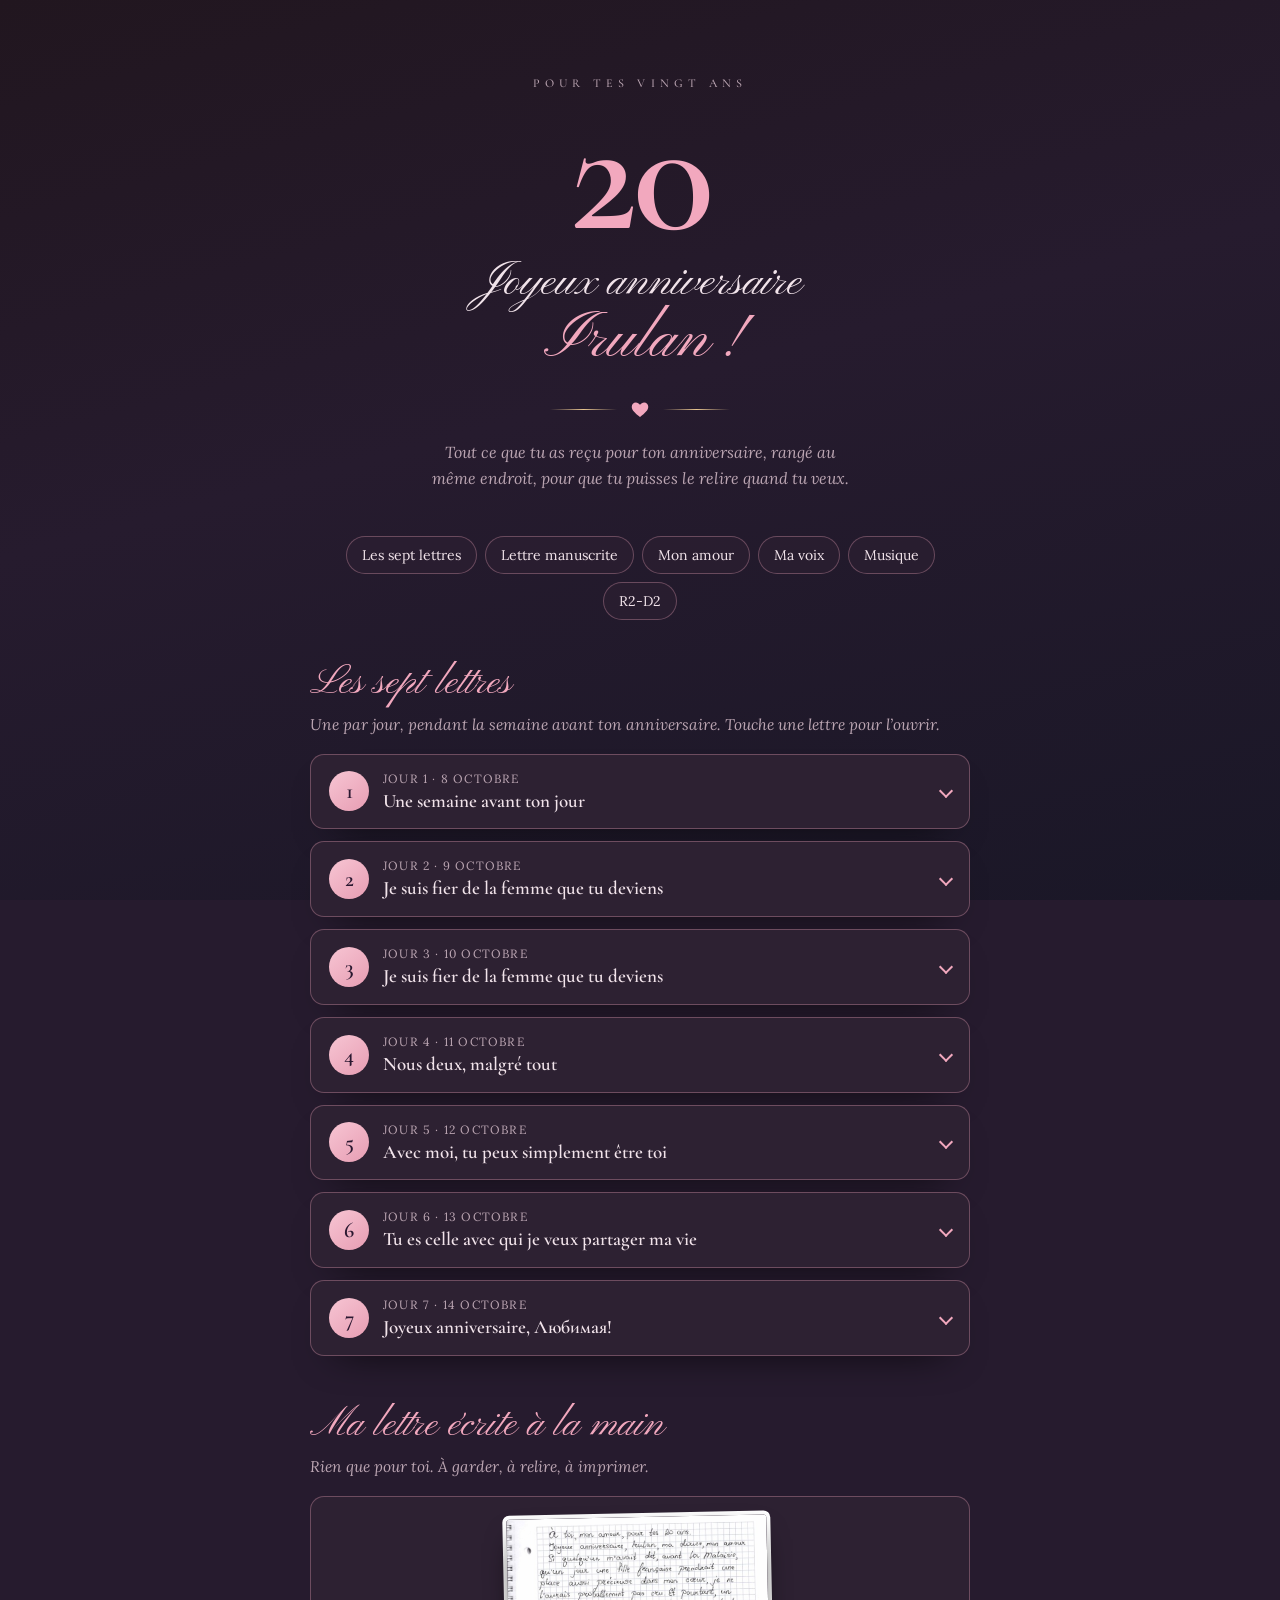
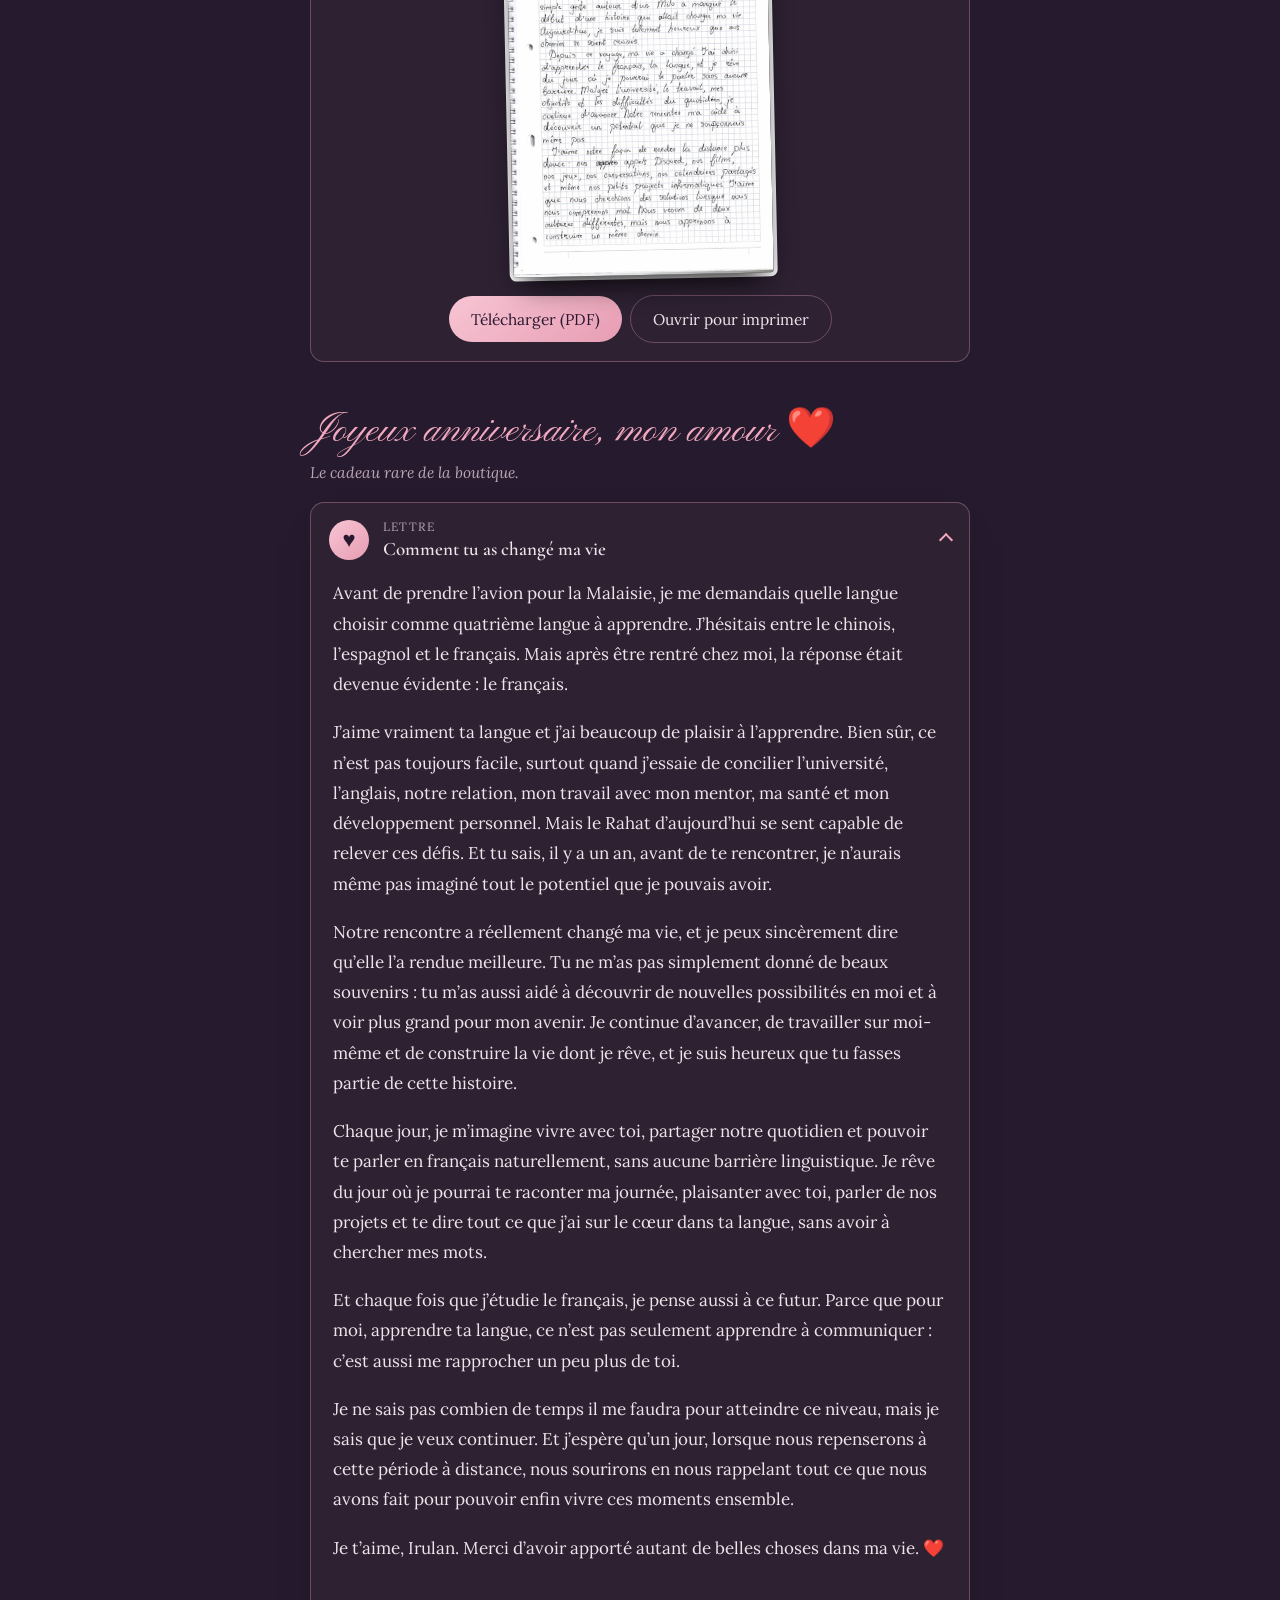
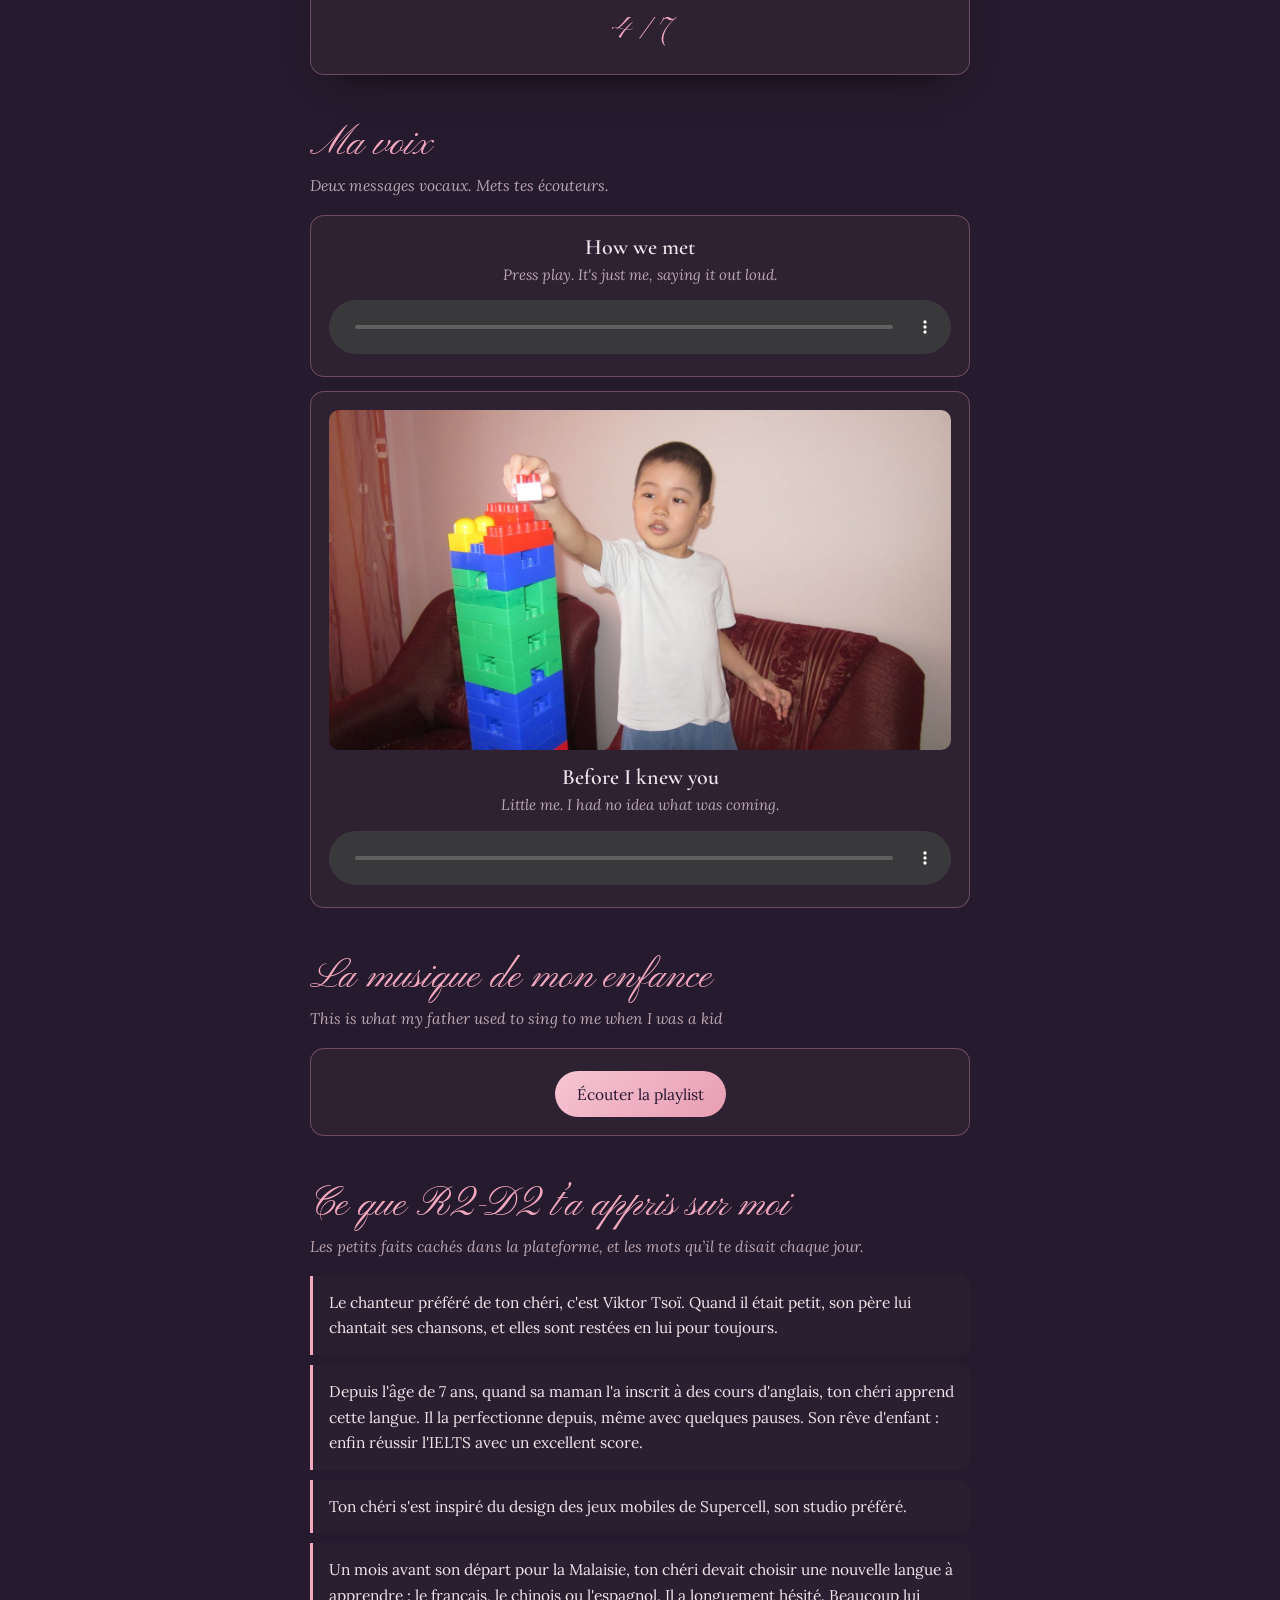
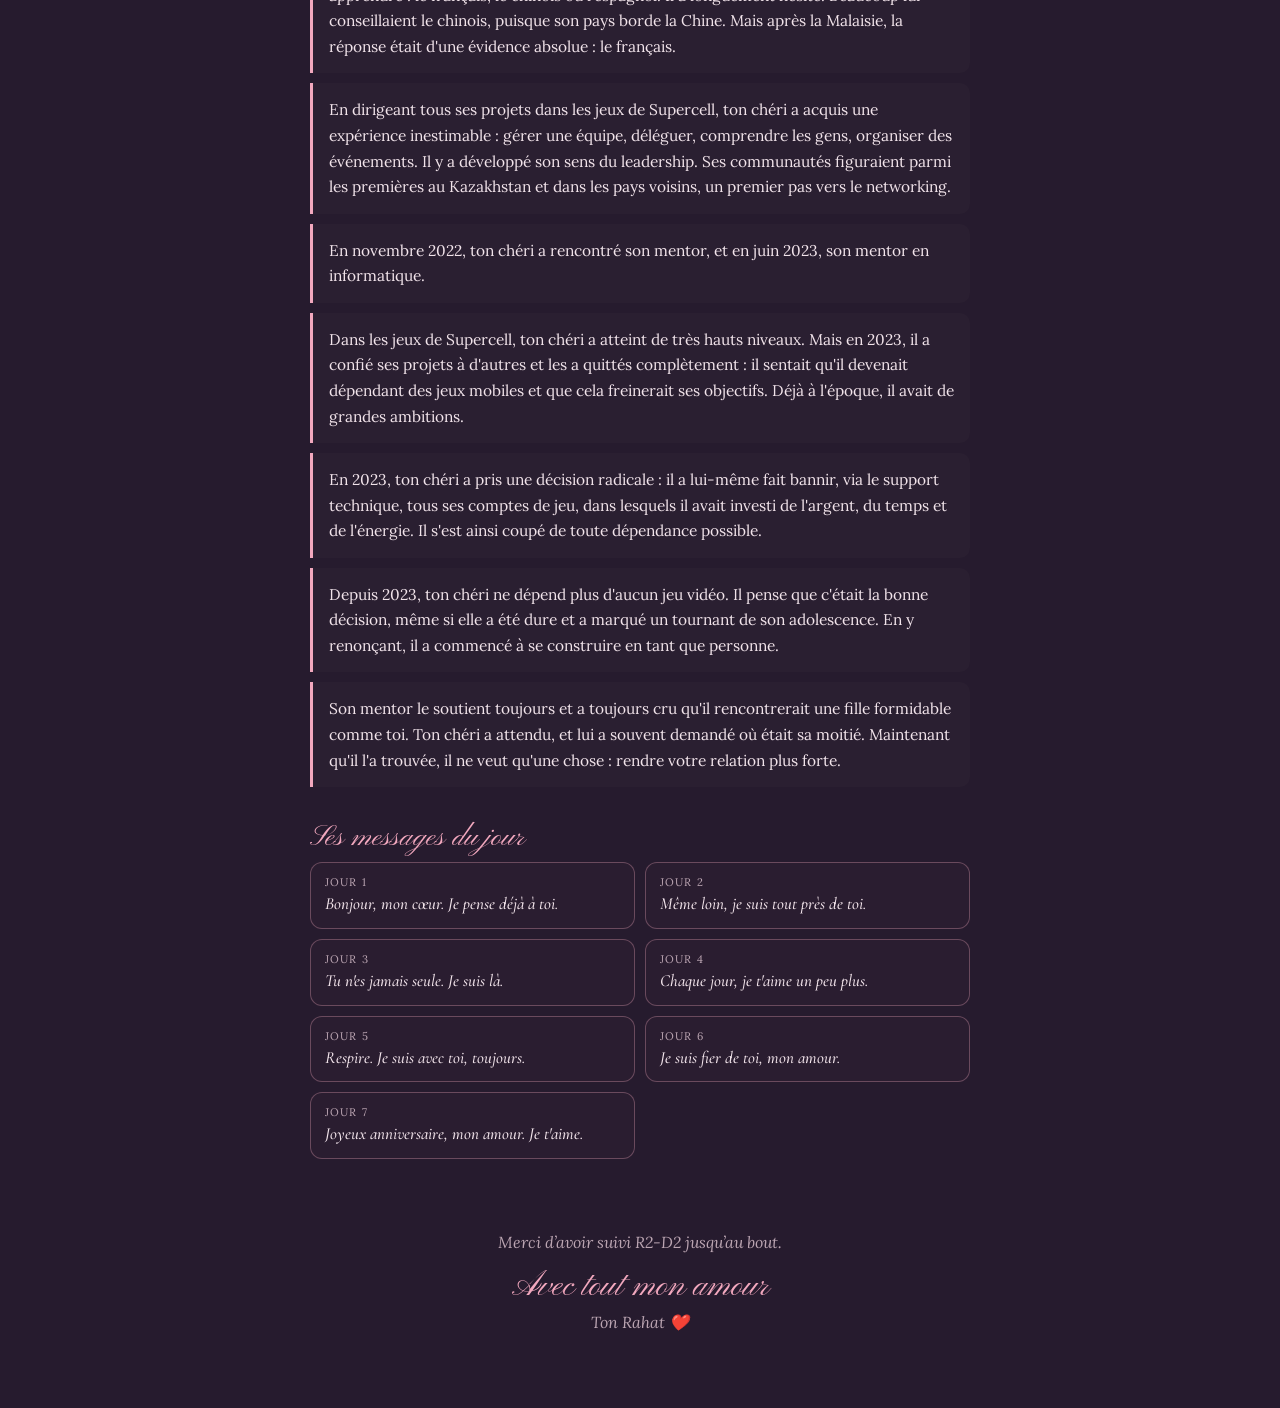
==== 20-ans/index.html @ 75679293 "Add 20-ans: all birthday gifts moved from the R2-D2 platform Co-Authored-By: Claude Sonnet 5.5 <nore" ====
<!doctype html>
<html lang="fr"><head><meta charset="utf-8"><meta name="viewport" content="width=device-width,initial-scale=1,viewport-fit=cover">
<title>20 ans, Irulan</title><meta name="theme-color" content="#261B2E">
<meta name="robots" content="noindex">
<link rel="preconnect" href="https://fonts.googleapis.com"><link rel="preconnect" href="https://fonts.gstatic.com" crossorigin>
<link href="https://fonts.googleapis.com/css2?family=Cormorant+Garamond:ital,wght@0,500;0,600;1,500&family=Lora:ital,wght@0,400;0,500;1,400&family=Pinyon+Script&display=swap" rel="stylesheet">
<style>
:root{--bg-a:#21161F;--bg-b:#261B2E;--bg-c:#1A1727;--paper:#2D2132;--paper2:#352639;--rose:#F2A8BE;--ink:#F1E3EA;--hush:#BBA5B2;--line:rgba(242,168,190,.32);--gold:#E6C48F;--display:"Pinyon Script","Snell Roundhand",cursive;--num:"Cormorant Garamond",Georgia,serif;--text:"Lora",Georgia,serif;color-scheme:dark}
*{box-sizing:border-box}html{scroll-behavior:smooth}
body{margin:0;padding:0 16px 72px;min-height:100vh;color:var(--ink);font-family:var(--text);-webkit-font-smoothing:antialiased;background:var(--bg-b) linear-gradient(165deg,var(--bg-a),var(--bg-b) 45%,var(--bg-c)) fixed;overflow-x:hidden}
main{max-width:660px;margin:0 auto}
.hero{text-align:center;padding:76px 8px 34px}
.hero .k{font:500 12px var(--num);letter-spacing:.42em;text-transform:uppercase;color:var(--hush)}
.hero .n{font:600 clamp(110px,34vw,170px)/.88 var(--num);color:var(--rose);margin:10px 0 0;letter-spacing:-.02em}
.hero .j{font:clamp(34px,10vw,46px)/1.1 var(--display);margin-top:8px}
.hero .nm{font:clamp(46px,14vw,64px)/1.05 var(--display);color:var(--rose)}
.hero p{margin:22px auto 0;max-width:30em;font-style:italic;color:var(--hush);line-height:1.6;font-size:16px;text-wrap:balance}
.orn{display:flex;align-items:center;justify-content:center;gap:14px;margin:26px auto 0;width:180px}.orn i{flex:1;height:1px;background:linear-gradient(90deg,transparent,var(--gold),transparent)}.orn svg{width:18px;height:17px;fill:var(--rose)}
nav{display:flex;flex-wrap:wrap;gap:8px;justify-content:center;margin:10px 0 40px}
nav a{padding:9px 15px;border:1px solid var(--line);border-radius:999px;color:var(--ink);text-decoration:none;font-size:14px;background:rgba(45,33,50,.6)}
nav a:focus-visible,summary:focus-visible,.btn:focus-visible{outline:3px solid var(--rose);outline-offset:3px}
section{margin:0 0 46px}
h2{font:500 clamp(30px,8.5vw,40px)/1.15 var(--display);color:var(--rose);margin:0 0 6px;font-weight:400}
.lead{margin:0 0 18px;color:var(--hush);font-style:italic;line-height:1.55;font-size:15.5px}
.card{background:var(--paper);border:1px solid var(--line);border-radius:14px;margin:0 0 12px;box-shadow:0 18px 40px -26px #000}
.card summary{list-style:none;display:flex;align-items:center;gap:14px;padding:16px 18px;cursor:pointer;-webkit-tap-highlight-color:transparent}
.card summary::-webkit-details-marker{display:none}
.num{flex:none;width:40px;height:40px;border-radius:50%;display:grid;place-items:center;font:600 22px var(--num);color:#2A1830;background:linear-gradient(140deg,#F7C5D3,#E79DB3)}
.st{flex:1;min-width:0}.st small{display:block;font-size:12px;letter-spacing:.1em;text-transform:uppercase;color:var(--hush);margin-bottom:3px}.st b{font:600 19px/1.25 var(--num)}
.chev{flex:none;width:10px;height:10px;border-right:2px solid var(--rose);border-bottom:2px solid var(--rose);transform:rotate(45deg);transition:transform .25s}
details[open]>summary .chev{transform:rotate(-135deg)}
.body{padding:2px 22px 24px}
.body p{margin:0 0 1.05em;line-height:1.78;font-size:17px;text-wrap:pretty}
.body p.sal{font-style:italic;color:var(--rose)}
.body p.sig{margin:1.6em 0 0;text-align:center;font:30px/1.3 var(--display);color:var(--rose)}
.box{background:var(--paper);border:1px solid var(--line);border-radius:14px;padding:18px;text-align:center}
.paper{display:block;width:min(70%,260px);margin:2px auto 16px;border-radius:3px;box-shadow:0 14px 30px -10px #000,0 0 0 4px #fff;transform:rotate(-1.2deg)}
.photo{display:block;width:100%;max-height:340px;object-fit:cover;border-radius:10px;margin:0 0 14px}
.box h3{margin:0 0 4px;font:600 22px var(--num)}.box p{margin:0 0 14px;color:var(--hush);font-style:italic;line-height:1.5;font-size:15px}
.btn{display:inline-block;margin:4px 4px 0;padding:13px 22px;border-radius:999px;text-decoration:none;font-size:15.5px;color:#2A1830;background:linear-gradient(140deg,#F7C5D3,#E79DB3);border:0}
.btn.ghost{background:none;color:var(--ink);border:1px solid var(--line)}
audio{display:block;width:100%;margin:2px 0 4px;accent-color:#E79DB3}
.grid{display:grid;gap:14px}
.facts,.phr{list-style:none;margin:0;padding:0;display:grid;gap:10px}
.facts li{padding:14px 16px;border-left:3px solid var(--rose);background:rgba(45,33,50,.7);border-radius:0 10px 10px 0;line-height:1.65;font-size:15.5px}
.phr{grid-template-columns:1fr 1fr}.phr li{padding:12px 14px;border:1px solid var(--line);border-radius:12px;font:italic 500 17px/1.35 var(--num);background:rgba(45,33,50,.6)}.phr small{display:block;font:11px var(--text);letter-spacing:.1em;text-transform:uppercase;color:var(--hush);margin-bottom:4px;font-style:normal}
footer{text-align:center;padding:24px 8px 0;color:var(--hush);font-style:italic;line-height:1.7}footer b{display:block;font:34px/1.3 var(--display);color:var(--rose);font-weight:400;margin-top:8px}
@media(max-width:420px){.phr{grid-template-columns:1fr}}
@media(prefers-reduced-motion:reduce){html{scroll-behavior:auto}.chev{transition:none}}
</style></head><body><main>
<header class="hero"><div class="k">Pour tes vingt ans</div><div class="n">20</div><div class="j">Joyeux anniversaire</div><div class="nm">Irulan !</div>
<div class="orn"><i></i><svg viewBox="0 0 24 22" aria-hidden="true"><path d="M12 21C5 15.4 1 11.7 1 7.2 1 4 3.4 1.5 6.5 1.5c2.2 0 4.2 1.2 5.5 3.2C13.3 2.7 15.3 1.5 17.5 1.5 20.6 1.5 23 4 23 7.2c0 4.5-4 8.2-11 13.8z"/></svg><i></i></div>
<p>Tout ce que tu as reçu pour ton anniversaire, rangé au même endroit, pour que tu puisses le relire quand tu veux.</p></header>
<nav><a href="#lettres">Les sept lettres</a><a href="#main">Lettre manuscrite</a><a href="#amour">Mon amour</a><a href="#voix">Ma voix</a><a href="#musique">Musique</a><a href="#r2">R2-D2</a></nav>

<section id="lettres"><h2>Les sept lettres</h2><p class="lead">Une par jour, pendant la semaine avant ton anniversaire. Touche une lettre pour l’ouvrir.</p>
<details class="card" id="lettre-1"><summary><span class="num">1</span><span class="st"><small>Jour 1 · 8 octobre</small><b>Une semaine avant ton jour</b></span><i class="chev" aria-hidden="true"></i></summary>
<div class="body"><p class="sal">Ma chérie,</p><p>Dans exactement une semaine, ce sera ton anniversaire. Et en y pensant, je me rends compte une nouvelle fois à quel point je suis reconnaissant de t’avoir dans ma vie. Il y a quelque chose que je veux que tu gardes toujours dans ton cœur : même lorsque la distance nous sépare physiquement, elle ne nous sépare pas vraiment. Tu restes la personne à qui je pense, celle que je choisis, celle dont je me soucie et celle pour qui j’ai envie de faire des efforts chaque jour. Je veux que tu saches que tu n’es jamais seule dans cette relation. Ton amoureux est là. Peut-être pas encore physiquement à côté de toi comme je le voudrais, mais présent dans tes journées, dans tes pensées et dans tout ce que nous construisons ensemble. Je t’écoute, je prends tes sentiments au sérieux, je fais attention à ce que tu me dis et je veux toujours comprendre ce que tu ressens. Je suis fier de toi, pas seulement pour ce que tu accomplis, mais surtout pour la personne que tu es. Pour ta façon de penser, ta curiosité, ta force, ta sensibilité et toutes ces petites choses qui font que tu es toi. Tu es vraiment une femme exceptionnelle à mes yeux, et je ne veux jamais que tu oublies la place que tu occupes dans mon cœur. Et surtout, souviens-toi de quelque chose : tu as un homme qui te choisit. Un homme qui t’aime, qui t’est fidèle, qui veut prendre soin de toi et qui fera toujours de son mieux pour être un endroit où tu peux te sentir en sécurité. Quand tu seras fatiguée, je serai là pour te soutenir. Quand tu auras besoin de parler, je t’écouterai. Quand tu auras froid, je te réchaufferai. Et quand la vie deviendra difficile, je resterai à tes côtés. Je ne sais pas tout ce que les prochains mois nous réservent, mais je sais une chose : je suis heureux que ce soit toi. Merci d’être entrée dans ma vie. Merci pour ton amour, ta présence, tes efforts, tes mots, ta patience et pour toutes les petites choses que tu fais et que je remarque, même si je ne te le dis pas toujours. Je t’aime profondément, Irulan. Et malgré la distance, nous sommes toujours deux personnes qui se choisissent. Ton amoureux est là. Et il te choisit encore.</p><p class="sig">– your boyfriend</p></div></details>
<details class="card" id="lettre-2"><summary><span class="num">2</span><span class="st"><small>Jour 2 · 9 octobre</small><b>Je suis fier de la femme que tu deviens</b></span><i class="chev" aria-hidden="true"></i></summary>
<div class="body"><p class="sal">Ma chérie,</p><p>Aujourd’hui, j’ai simplement envie de te dire merci. Merci d’être entrée dans ma vie et d’y avoir laissé une place que personne d’autre ne pourrait prendre. Merci pour tous les moments que tu m’as offerts, pour tes mots, tes messages, tes attentions, tes petits cadeaux, tes surprises et même pour toutes ces petites choses que tu fais parfois sans réaliser à quel point elles peuvent compter pour moi. Je ne veux pas seulement te remercier pour les grands moments. Je veux aussi te remercier pour les choses simples. Pour un message reçu au bon moment. Pour une photo qui me fait sourire. Pour une petite phrase qui reste dans ma tête toute la journée. Pour les moments où tu m’écoutes. Pour les fois où tu essaies de comprendre ma façon de penser, mes objectifs et ce qui est important pour moi. Tout cela a une vraie valeur à mes yeux. Tu as apporté quelque chose de particulier dans ma vie. Quelque chose qui me donne envie d’avancer, de construire, de devenir meilleur et de ne pas abandonner lorsque les choses deviennent difficiles. Et je veux que tu saches que ton soutien n’est jamais invisible pour moi. Je le remarque. Je le ressens. Et je le garde avec moi. Je suis aussi reconnaissant pour la personne que tu me permets d’être à tes côtés. Avec toi, j’ai envie d’aimer sincèrement, de prendre soin de quelqu’un, d’écouter, de comprendre, de protéger et de construire quelque chose de réel. Et si parfois je ne trouve pas les bons mots pour te montrer tout ce que tu représentes pour moi, cela ne signifie jamais que je ressens moins. Au contraire. Il y a des choses que j’ai parfois du mal à mettre en mots parce qu’elles sont beaucoup plus profondes qu’une simple phrase. Tu es ma merveilleuse fille, celle que j’aime, celle dont je suis fier et celle à qui je reste profondément fidèle. Alors aujourd’hui, avant même que ton anniversaire arrive, je veux simplement te rappeler une chose : je suis reconnaissant que ce soit toi. Merci pour ton amour. Merci pour ta confiance. Merci pour ta patience. Merci pour tes efforts. Merci pour ta présence. Et surtout, merci d’être toi. Je t’aime, ma chérie.</p><p class="sig">Tukpay</p></div></details>
<details class="card" id="lettre-3"><summary><span class="num">3</span><span class="st"><small>Jour 3 · 10 octobre</small><b>Je suis fier de la femme que tu deviens</b></span><i class="chev" aria-hidden="true"></i></summary>
<div class="body"><p class="sal">Ma chérie,</p><p>Aujourd’hui, j’ai envie de te parler d’une chose que je ressens très souvent quand je pense à toi : je suis fier de toi. Et je ne parle pas seulement de tes études, de tes résultats ou de tout ce que tu réussis à accomplir. Je suis surtout fier de la personne que tu es et de la femme que tu deviens. J’aime ta façon de réfléchir, ta curiosité, ton envie de comprendre les choses, ta sensibilité, ta force et même les petites particularités qui font simplement partie de toi. Je sais que tu peux parfois douter de toi, te mettre beaucoup de pression ou avoir l’impression que tu dois toujours faire davantage, mais j’aimerais que tu puisses parfois t’arrêter quelques secondes et regarder tout le chemin que tu as déjà parcouru. Tu as tellement de qualités que tu ne remarques peut-être même pas toi-même. Et moi, de mon côté, je les vois. Je les remarque dans ta façon de parler, dans tes réactions, dans les décisions que tu prends et dans la manière dont tu continues d’avancer même lorsque quelque chose devient difficile. C’est aussi pour cela que je veux toujours être quelqu’un qui te soutient et qui te rappelle ta valeur lorsque tu l’oublies. Je ne veux jamais que tu penses que tu dois être parfaite pour être aimée par moi. Tu n’as pas besoin de réussir quelque chose, d’être productive ou de prouver quoi que ce soit pour mériter mon amour. Je t’aime aussi dans tes journées normales, dans tes moments de fatigue, dans tes doutes, dans tes petites erreurs et dans les moments où tu as simplement besoin de souffler. Et je veux que tu te sentes libre d’être toi-même avec moi. Tu peux me parler de ce qui te rend heureuse, de ce qui t’inquiète, de ce qui te fait peur ou simplement de ce qui te passe par la tête. Je t’écouterai toujours sérieusement, parce que ce que tu ressens compte pour moi. Je suis ton homme, et je veux être celui auprès de qui tu peux déposer tes inquiétudes sans avoir peur d’être jugée. Celui qui te tend la main quand tu en as besoin, qui te protège quand la vie devient trop lourde et qui te rappelle que tu n’as pas besoin de tout porter seule. Je veux te voir grandir, réussir, découvrir de nouvelles choses et devenir exactement la femme que tu souhaites être, mais je veux surtout être là pendant tout ce chemin. Et même si aujourd’hui nous sommes encore séparés par des kilomètres, je suis fier de pouvoir dire que cette femme extraordinaire est ma copine. Je suis fier de t’aimer, fier de te soutenir et fier de pouvoir construire quelque chose avec toi. Alors ne doute jamais de la place que tu occupes dans ma vie. Pour moi, tu n’es pas simplement une personne que j’aime : tu es une femme que j’admire profondément. Et je continuerai à te le rappeler, autant de fois qu’il le faudra.</p><p class="sig">– Рахат</p></div></details>
<details class="card" id="lettre-4"><summary><span class="num">4</span><span class="st"><small>Jour 4 · 11 octobre</small><b>Nous deux, malgré tout</b></span><i class="chev" aria-hidden="true"></i></summary>
<div class="body"><p class="sal">Ma chérie,</p><p>Il y a une chose à laquelle je pense parfois quand je regarde notre histoire : nous aurions pu ne jamais nous rencontrer. Deux personnes, deux vies différentes, des milliers de kilomètres entre elles, des circonstances qui auraient très facilement pu faire en sorte que nos chemins ne se croisent jamais. Et pourtant, nous nous sommes trouvés. Et depuis ce moment-là, quelque chose a changé. Aujourd’hui, nous avons encore cette distance entre nous. Il y a des jours où elle est simplement un détail, et d’autres où elle se fait beaucoup plus ressentir. Il y a les emplois du temps, les études, les obligations, les fuseaux horaires, les moments où nous aimerions parler mais où ce n’est tout simplement pas possible. Mais malgré tout cela, je ne regarde pas notre relation en me demandant si la distance va nous séparer. Je la regarde en me disant que nous sommes deux personnes qui ont décidé de rester ensemble malgré elle. Et pour moi, c’est une différence énorme. Je ne veux pas d’une relation qui existe seulement lorsque tout est facile. Je veux quelque chose qui reste solide lorsque la vie devient compliquée. Je veux pouvoir te choisir dans les bons jours comme dans les mauvais, lorsque nous avons beaucoup de temps l’un pour l’autre comme lorsque nos journées sont complètement remplies. Parce que t’aimer n’est pas quelque chose que je fais seulement lorsque les circonstances sont parfaites. Je pense que c’est aussi cela, être un couple. Ce n’est pas seulement partager des moments heureux, s’envoyer des messages adorables ou se manquer lorsque nous sommes loin. C’est aussi apprendre à se comprendre, faire des compromis, écouter l’autre, respecter ses limites, soutenir ses objectifs et essayer de trouver une solution lorsque quelque chose ne fonctionne pas. Et malgré nos différences, je trouve que nous sommes capables de faire tout cela. Et j’en suis vraiment heureux. Je veux que tu saches que je ne te demande pas d’être parfaite, et je ne veux pas non plus être un homme parfait pour toi. Je veux simplement être ton homme, avec mes qualités, mes défauts, mes ambitions et tout ce que je suis encore en train d’apprendre. Et je veux que tu puisses être toi-même avec moi, sans avoir besoin de jouer un rôle ou de cacher ce que tu ressens. Je te choisis parce que tu es toi. Pas parce que tu es parfaite, pas parce que tout est toujours simple entre nous, mais parce qu’au fond de moi, lorsque je pense à la personne avec qui j’ai envie de construire quelque chose de réel, c’est ton visage que je vois. C’est ta voix que j’ai envie d’entendre. C’est ta main que j’ai envie de tenir. Et c’est toi que j’ai envie de retrouver. Un jour, cette distance ne fera plus partie de notre quotidien. Nous aurons nos propres habitudes, nos matinées ensemble, nos soirées, nos petites disputes, nos films, nos repas, nos promenades et toutes ces choses ordinaires que nous ne pouvons aujourd’hui qu’imaginer. Et je crois que ce sont justement ces moments simples que j’attends le plus. Alors, même si aujourd’hui je ne peux pas toujours être physiquement à tes côtés, n’oublie jamais ceci : nous ne sommes pas deux personnes qui attendent simplement que la distance disparaisse. Nous sommes deux personnes qui construisent quelque chose pendant qu’elle existe encore. Et moi, je continue de te choisir. Aujourd’hui, demain, et chaque jour où j’aurai la chance de t’appeler ma copine. Je t’aime, Irulan.</p><p class="sig">– Rahat</p></div></details>
<details class="card" id="lettre-5"><summary><span class="num">5</span><span class="st"><small>Jour 5 · 12 octobre</small><b>Avec moi, tu peux simplement être toi</b></span><i class="chev" aria-hidden="true"></i></summary>
<div class="body"><p class="sal">Ma chérie,</p><p>Aujourd’hui, j’ai envie de te parler d’une chose qui est peut-être moins visible dans notre relation, mais qui compte énormément pour moi : je veux que tu te sentes en sécurité avec moi. Pas seulement physiquement, mais aussi émotionnellement. Je veux être la personne auprès de qui tu peux baisser ta garde, respirer et simplement être toi-même, sans avoir peur de dire quelque chose de mal, d’être trop sensible, trop fatiguée, trop triste ou simplement de ne pas savoir exactement ce que tu ressens. Je veux que tu saches que tu peux venir vers moi avec tes inquiétudes, tes doutes, tes problèmes ou même avec des choses que tu ne sais pas encore comment expliquer. Je ne veux pas être uniquement l’homme avec qui tu partages tes bons moments. Je veux aussi être celui que tu peux chercher lorsque quelque chose ne va pas. Celui qui reste lorsque tu n’as pas d’énergie. Celui qui écoute avant de répondre. Celui qui essaie de comprendre avant de juger. Je sais que je ne pourrai pas toujours résoudre tes problèmes. Et je ne prétends pas avoir toutes les réponses. Mais je peux toujours être là. Je peux t’écouter, te soutenir, te prendre dans mes bras lorsque nous serons enfin ensemble, te rappeler que tu n’as pas besoin de traverser certaines choses toute seule et simplement rester à tes côtés lorsque les mots ne suffisent plus. C’est aussi ce que signifie pour moi être ton homme. Ce n’est pas seulement te dire que je t’aime ou t’appeler ma chérie. C’est prendre soin de toi dans les détails, faire attention à ton état, écouter ce que tu me dis, respecter ce dont tu as besoin et ne jamais considérer tes sentiments comme quelque chose de secondaire. Si quelque chose te fait mal, alors cela compte pour moi. Si quelque chose te rend heureuse, je veux le savoir. Si quelque chose te fait peur, je veux pouvoir être celui vers qui tu te tournes. Et oui, j’ai envie de te protéger. Pas de contrôler ta vie ni de décider à ta place, mais d’être un homme sur lequel tu peux compter. Je veux que tu saches que lorsque je serai physiquement près de toi, tu auras quelqu’un à tes côtés qui prendra soin de toi, qui fera attention à toi et qui fera tout ce qui est raisonnable pour que tu te sentes bien. Je veux être ton refuge, pas ta prison. Ta force lorsque tu en as besoin, jamais une pression supplémentaire. J’aime aussi l’idée qu’un jour, nous n’aurons plus besoin de nous dire « j’aimerais que tu sois là ». Tu seras simplement là. Je pourrai te regarder après une longue journée, voir que tu es fatiguée, te prendre dans mes bras et comprendre sans même avoir besoin de poser une question. Je pourrai te réchauffer lorsqu’il fera froid, te préparer quelque chose lorsque tu seras trop fatiguée, t’écouter parler de ta journée et simplement profiter de ta présence. C’est cette partie de notre avenir que j’attends avec beaucoup d’impatience. Pas seulement les grands événements, mais cette vie simple où tu sauras que tu as ton homme à côté de toi. Quelqu’un qui t’aime, qui t’écoute, qui te respecte, qui prend soin de toi et qui reste là. Alors n’oublie jamais ceci : avec moi, tu n’as pas besoin d’être forte tout le temps. Tu peux parfois être fatiguée. Tu peux avoir peur. Tu peux douter. Tu peux simplement venir vers moi et dire « j’ai besoin de toi ». Et ton homme sera là. Je t’aime, ma chérie. Et je veux que tu le ressentes non seulement dans mes mots, mais aussi dans la façon dont je prends soin de toi. </p><p class="sig">– ton petit ami</p></div></details>
<details class="card" id="lettre-6"><summary><span class="num">6</span><span class="st"><small>Jour 6 · 13 octobre</small><b>Tu es celle avec qui je veux partager ma vie</b></span><i class="chev" aria-hidden="true"></i></summary>
<div class="body"><p class="sal">Mon amour,</p><p>Parfois, je m’arrête quelques instants et je réfléchis à la chance que j’ai de t’avoir rencontrée. Parmi toutes les personnes que j’aurais pu croiser dans ma vie, c’est toi que j’ai rencontrée, toi que j’ai appris à connaître, et toi que mon cœur a choisie. Et plus le temps passe, plus je comprends que je ne veux pas simplement vivre de beaux moments avec toi. Je veux partager ma vie avec toi. Je veux connaître toutes les petites choses qui font partie de ton quotidien. Je veux savoir comment s’est passée ta journée, ce qui t’a fait rire, ce qui t’a contrariée, ce qui t’a rendue fière de toi. Je veux entendre tes histoires, même celles qui te semblent insignifiantes. Je veux être la personne à qui tu as envie de raconter tout cela, sans avoir à réfléchir à ce que tu dois dire ou à la manière dont tu dois le dire. Parce que pour moi, même les détails les plus ordinaires de ta vie ont de la valeur, simplement parce qu’ils viennent de toi. Je nous imagine souvent dans quelques années. Peut-être que nous rentrerons tous les deux chez nous après une longue journée. Nous serons fatigués, nous parlerons de nos journées, nous préparerons quelque chose à manger et nous nous installerons ensemble. Il n’y aura peut-être rien d’extraordinaire dans ces moments-là, mais je sais que je serai heureux. Parce que tu seras là, près de moi. Et je crois que c’est justement cela que je désire le plus : une vie dans laquelle ta présence rend les choses simples plus belles. Je ne m’attends pas à ce que notre avenir soit toujours facile. Nous aurons nos responsabilités, nos difficultés, nos désaccords et nos moments de fatigue. Mais je veux apprendre à traverser tout cela avec toi. Je veux que nous puissions nous parler honnêtement, nous écouter, nous comprendre et avancer ensemble. Je ne cherche pas une vie parfaite. Je veux une vie réelle, avec ses hauts et ses bas, dans laquelle nous continuerons à nous choisir et à prendre soin l’un de l’autre. Et surtout, je veux que tu saches que tu n’as pas besoin de faire quelque chose d’extraordinaire pour avoir une place dans ma vie. Tu n’as pas besoin de réussir quelque chose, de me surprendre ou de trouver les mots parfaits pour me rendre heureux. Tu es déjà cette personne qui compte énormément pour moi. Même dans les journées les plus ordinaires, même lorsque nous n’avons rien de particulier à nous raconter, je serai heureux de simplement partager un moment avec toi. Aujourd’hui, nous devons encore compter les kilomètres et attendre le moment où nous pourrons enfin nous retrouver. Mais je ne veux pas que toute notre histoire se résume à cette attente. Je veux que nous continuions à construire quelque chose dès maintenant, à travers nos conversations, nos attentions, nos projets et tous ces petits gestes qui nous rapprochent malgré la distance. Je veux qu’un jour, lorsque nous repenserons à cette période, nous puissions sourire en nous disant que nous avons traversé tout cela ensemble. Que malgré les kilomètres, les emplois du temps chargés et les difficultés, nous n’avons jamais cessé de faire une place l’un à l’autre dans nos vies. Irulan, tu es bien plus qu’une personne que j’aime. Tu es celle avec qui j’ai envie de construire mon avenir, de créer un foyer et de découvrir tout ce que la vie nous réserve. Et si je pouvais te faire une promesse aujourd’hui, ce serait celle-ci : je continuerai à faire de mon mieux pour que mes actes soient à la hauteur de mes paroles et pour que tu sentes, même à distance, la place précieuse que tu occupes dans mon cœur. Je t’aime, ma chérie. Et j’ai tellement hâte que le jour arrive où je n’aurai plus besoin d’imaginer ces moments, parce que nous serons enfin en train de les vivre ensemble. Avec tout mon amour</p><p class="sig">Ton Rahat, ton copain venu d’Asie.</p></div></details>
<details class="card" id="lettre-7"><summary><span class="num">7</span><span class="st"><small>Jour 7 · 14 octobre</small><b>Joyeux anniversaire, Любимая!</b></span><i class="chev" aria-hidden="true"></i></summary>
<div class="body"><p>J’ai pris énormément de plaisir à créer cette plateforme pour toi, en faisant attention à chaque petit détail. J’espère que tu as apprécié le résultat, que tu as aimé ce design et que tu as pris autant de plaisir à découvrir cette idée que j’en ai eu à la préparer. Merci d’avoir suivi ce parcours jusqu’ici. But that’s not all! D’autres surprises que j’ai préparées pour toi t’attendent encore. J’espère que tu réussiras à toutes les trouver ! Je veux aussi te dire quelque chose d’important. Malgré nos incompréhensions et les difficultés que nous rencontrons parfois, nous arrivons toujours à nous retrouver, à nous comprendre et à trouver des compromis. C’est une qualité précieuse, surtout quand on vient de cultures différentes, avec des mentalités, des habitudes et des façons de voir les choses qui ne sont pas toujours les mêmes. Je sais que tout n’est pas toujours facile, mais je suis heureux que nous continuions à faire des efforts l’un pour l’autre. Je t’aime malgré les difficultés, et même à travers elles. N’oublie jamais que mon amour pour toi ne fait que grandir. ❤️ 5/7</p><p class="sig">– seniń jigitiń</p></div></details></section>

<section id="main"><h2>Ma lettre écrite à la main</h2><p class="lead">Rien que pour toi. À garder, à relire, à imprimer.</p>
<div class="box"><a href="media/Lettre-pour-Irulan.pdf" target="_blank" rel="noopener"><img class="paper" src="media/lettre-page-1.jpg" alt="Première page de ma lettre manuscrite" loading="lazy"></a>
<a class="btn" href="media/Lettre-pour-Irulan.pdf" download="Lettre-pour-Irulan.pdf">Télécharger (PDF)</a><a class="btn ghost" href="media/Lettre-pour-Irulan.pdf" target="_blank" rel="noopener">Ouvrir pour imprimer</a></div></section>

<section id="amour"><h2>Joyeux anniversaire, mon amour ❤️</h2><p class="lead">Le cadeau rare de la boutique.</p>
<details class="card" open><summary><span class="num">♥</span><span class="st"><small>Lettre</small><b>Comment tu as changé ma vie</b></span><i class="chev" aria-hidden="true"></i></summary>
<div class="body"><p>Avant de prendre l’avion pour la Malaisie, je me demandais quelle langue choisir comme quatrième langue à apprendre. J’hésitais entre le chinois, l’espagnol et le français. Mais après être rentré chez moi, la réponse était devenue évidente : le français.</p><p>J’aime vraiment ta langue et j’ai beaucoup de plaisir à l’apprendre. Bien sûr, ce n’est pas toujours facile, surtout quand j’essaie de concilier l’université, l’anglais, notre relation, mon travail avec mon mentor, ma santé et mon développement personnel. Mais le Rahat d’aujourd’hui se sent capable de relever ces défis. Et tu sais, il y a un an, avant de te rencontrer, je n’aurais même pas imaginé tout le potentiel que je pouvais avoir.</p><p>Notre rencontre a réellement changé ma vie, et je peux sincèrement dire qu’elle l’a rendue meilleure. Tu ne m’as pas simplement donné de beaux souvenirs : tu m’as aussi aidé à découvrir de nouvelles possibilités en moi et à voir plus grand pour mon avenir. Je continue d’avancer, de travailler sur moi-même et de construire la vie dont je rêve, et je suis heureux que tu fasses partie de cette histoire.</p><p>Chaque jour, je m’imagine vivre avec toi, partager notre quotidien et pouvoir te parler en français naturellement, sans aucune barrière linguistique. Je rêve du jour où je pourrai te raconter ma journée, plaisanter avec toi, parler de nos projets et te dire tout ce que j’ai sur le cœur dans ta langue, sans avoir à chercher mes mots.</p><p>Et chaque fois que j’étudie le français, je pense aussi à ce futur. Parce que pour moi, apprendre ta langue, ce n’est pas seulement apprendre à communiquer : c’est aussi me rapprocher un peu plus de toi.</p><p>Je ne sais pas combien de temps il me faudra pour atteindre ce niveau, mais je sais que je veux continuer. Et j’espère qu’un jour, lorsque nous repenserons à cette période à distance, nous sourirons en nous rappelant tout ce que nous avons fait pour pouvoir enfin vivre ces moments ensemble.</p><p>Je t’aime, Irulan. Merci d’avoir apporté autant de belles choses dans ma vie. ❤️</p><p class="sig">4 / 7</p></div></details></section>

<section id="voix"><h2>Ma voix</h2><p class="lead">Deux messages vocaux. Mets tes écouteurs.</p><div class="grid">
<div class="box"><h3>How we met</h3><p>Press play. It's just me, saying it out loud.</p><audio controls preload="none" src="media/Story.mp3"></audio></div>
<div class="box"><img class="photo" src="media/avant-toi.jpg" alt="" loading="lazy"><h3>Before I knew you</h3><p>Little me. I had no idea what was coming.</p><audio controls preload="none" src="media/Childhood.mp3"></audio></div></div></section>

<section id="musique"><h2>La musique de mon enfance</h2><p class="lead">This is what my father used to sing to me when I was a kid</p><div class="box"><a class="btn" href="https://music.youtube.com/playlist?list=PLDHDLzEbhfpA&amp;si=p41LehX1J1JphrQ8" target="_blank" rel="noopener noreferrer">Écouter la playlist</a></div></section>

<section id="r2"><h2>Ce que R2-D2 t’a appris sur moi</h2><p class="lead">Les petits faits cachés dans la plateforme, et les mots qu’il te disait chaque jour.</p>
<ul class="facts"><li>Le chanteur préféré de ton chéri, c'est Viktor Tsoï. Quand il était petit, son père lui chantait ses chansons, et elles sont restées en lui pour toujours.</li><li>Depuis l'âge de 7 ans, quand sa maman l'a inscrit à des cours d'anglais, ton chéri apprend cette langue. Il la perfectionne depuis, même avec quelques pauses. Son rêve d'enfant : enfin réussir l'IELTS avec un excellent score.</li><li>Ton chéri s'est inspiré du design des jeux mobiles de Supercell, son studio préféré.</li><li>Un mois avant son départ pour la Malaisie, ton chéri devait choisir une nouvelle langue à apprendre : le français, le chinois ou l'espagnol. Il a longuement hésité. Beaucoup lui conseillaient le chinois, puisque son pays borde la Chine. Mais après la Malaisie, la réponse était d'une évidence absolue : le français.</li><li>En dirigeant tous ses projets dans les jeux de Supercell, ton chéri a acquis une expérience inestimable : gérer une équipe, déléguer, comprendre les gens, organiser des événements. Il y a développé son sens du leadership. Ses communautés figuraient parmi les premières au Kazakhstan et dans les pays voisins, un premier pas vers le networking.</li><li>En novembre 2022, ton chéri a rencontré son mentor, et en juin 2023, son mentor en informatique.</li><li>Dans les jeux de Supercell, ton chéri a atteint de très hauts niveaux. Mais en 2023, il a confié ses projets à d'autres et les a quittés complètement : il sentait qu'il devenait dépendant des jeux mobiles et que cela freinerait ses objectifs. Déjà à l'époque, il avait de grandes ambitions.</li><li>En 2023, ton chéri a pris une décision radicale : il a lui-même fait bannir, via le support technique, tous ses comptes de jeu, dans lesquels il avait investi de l'argent, du temps et de l'énergie. Il s'est ainsi coupé de toute dépendance possible.</li><li>Depuis 2023, ton chéri ne dépend plus d'aucun jeu vidéo. Il pense que c'était la bonne décision, même si elle a été dure et a marqué un tournant de son adolescence. En y renonçant, il a commencé à se construire en tant que personne.</li><li>Son mentor le soutient toujours et a toujours cru qu'il rencontrerait une fille formidable comme toi. Ton chéri a attendu, et lui a souvent demandé où était sa moitié. Maintenant qu'il l'a trouvée, il ne veut qu'une chose : rendre votre relation plus forte.</li></ul><h2 style="margin-top:34px;font-size:30px">Ses messages du jour</h2><ul class="phr"><li><small>Jour 1</small>Bonjour, mon cœur. Je pense déjà à toi.</li><li><small>Jour 2</small>Même loin, je suis tout près de toi.</li><li><small>Jour 3</small>Tu n'es jamais seule. Je suis là.</li><li><small>Jour 4</small>Chaque jour, je t'aime un peu plus.</li><li><small>Jour 5</small>Respire. Je suis avec toi, toujours.</li><li><small>Jour 6</small>Je suis fier de toi, mon amour.</li><li><small>Jour 7</small>Joyeux anniversaire, mon amour. Je t'aime.</li></ul></section>

<footer>Merci d’avoir suivi R2-D2 jusqu’au bout.<b>Avec tout mon amour</b>Ton Rahat ❤️</footer>
</main></body></html>
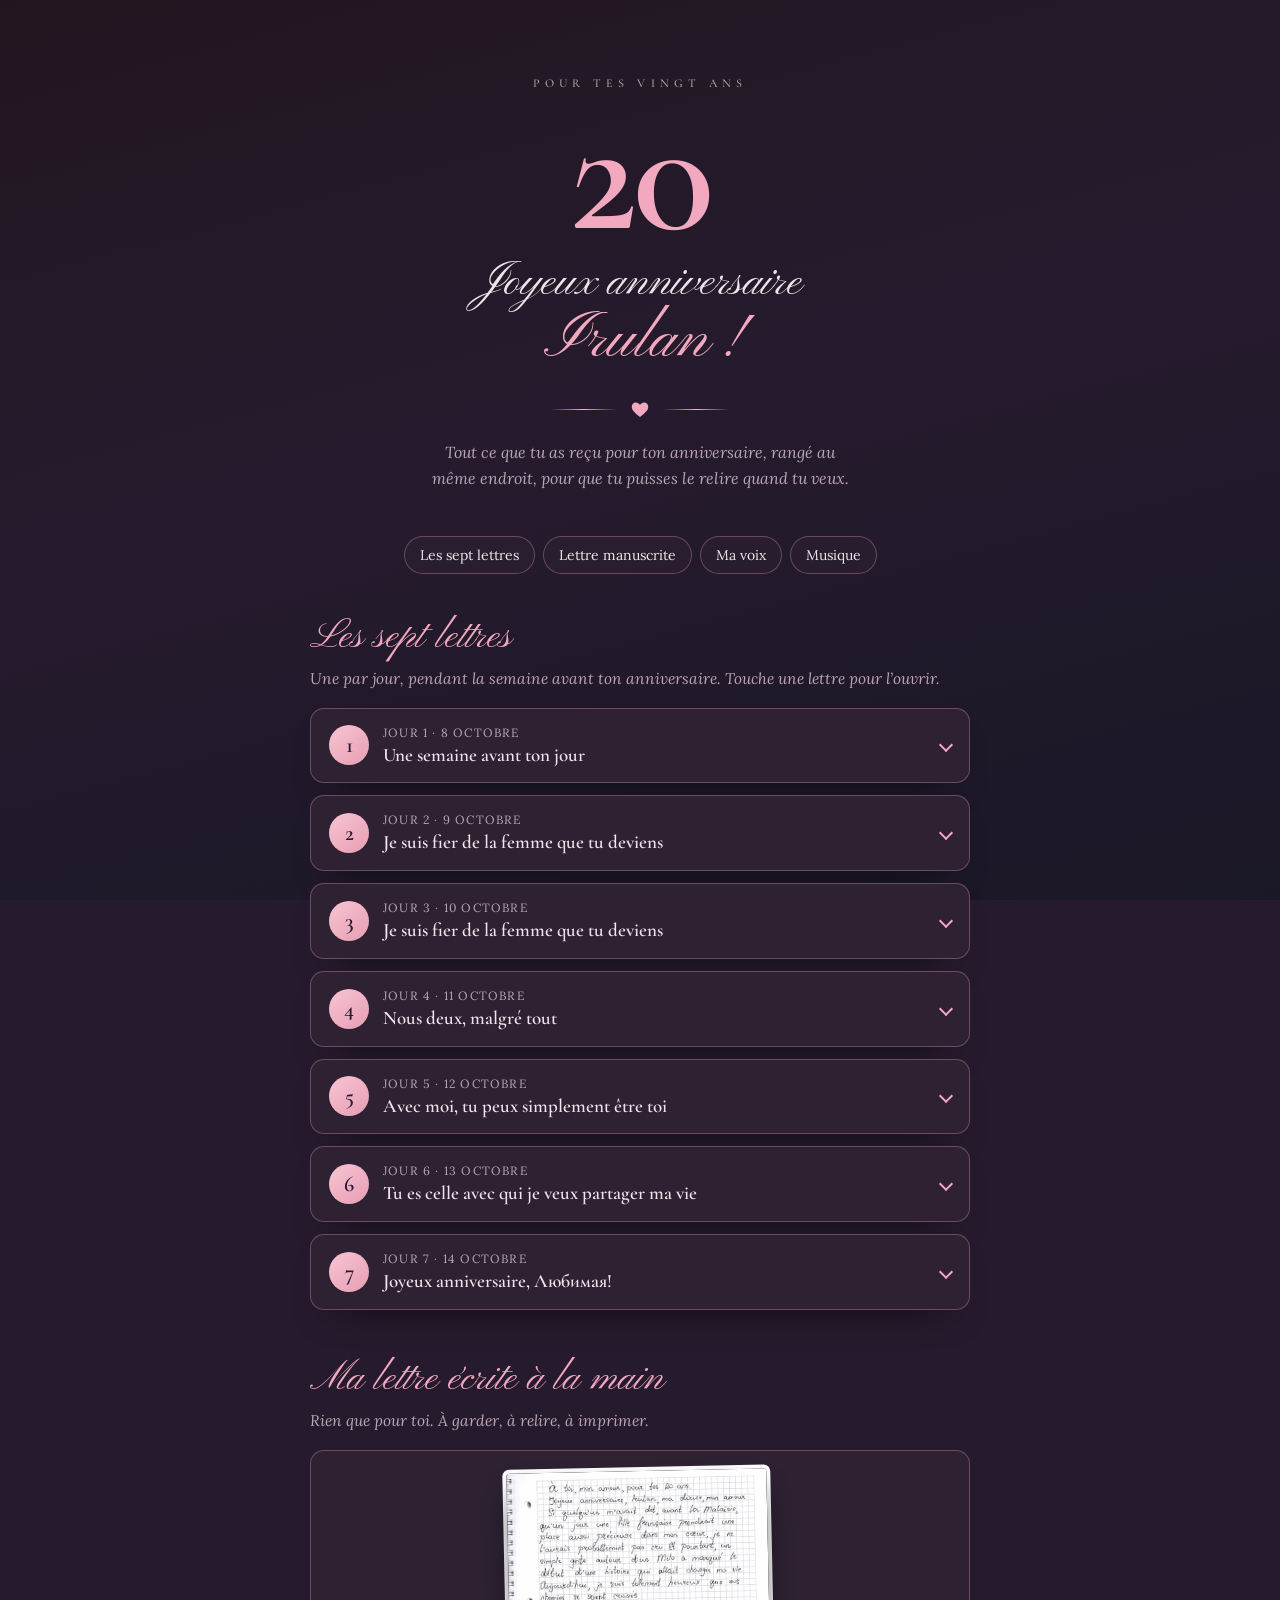
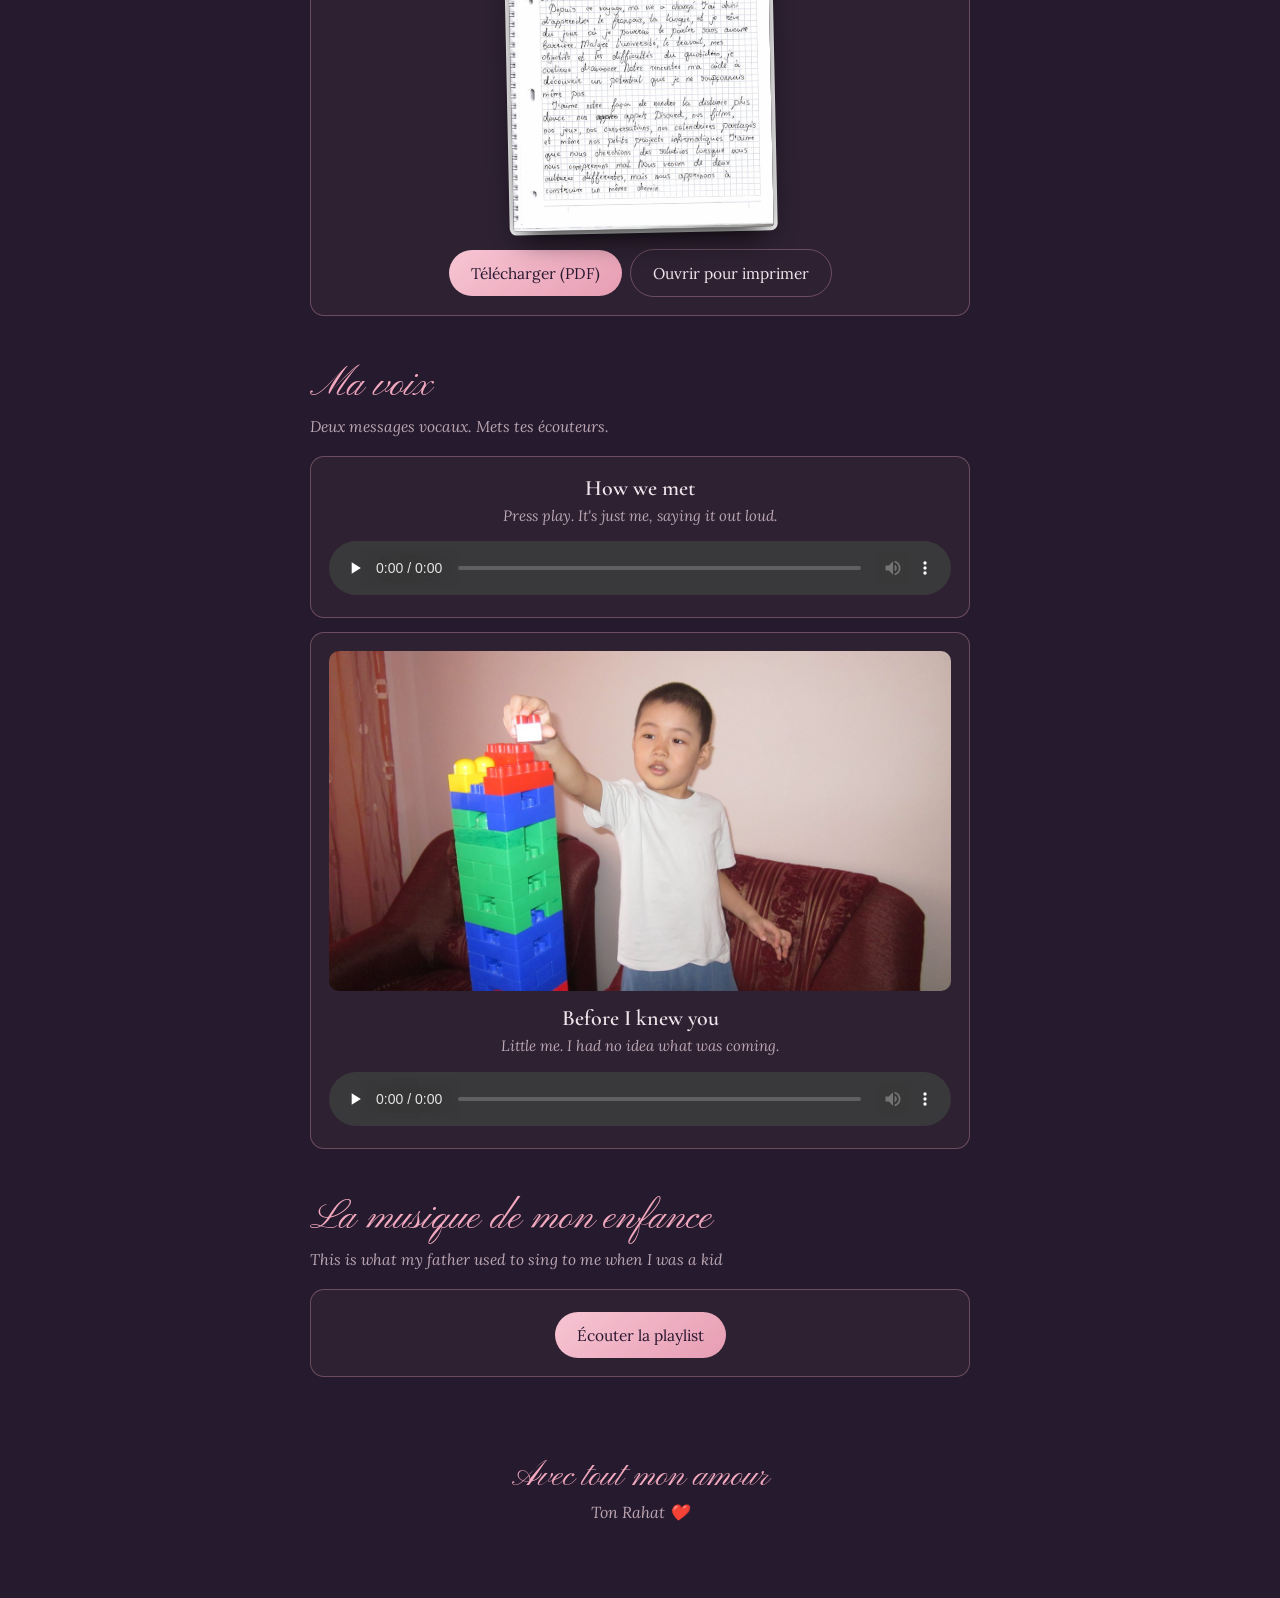
==== commit c26af039: "Move happy-birthday here; remove rare letter, facts, daily messages and R2-D2 mentions from 20-ans C" ====
--- a/20-ans/index.html
+++ b/20-ans/index.html
@@ -41,17 +41,13 @@
 .btn.ghost{background:none;color:var(--ink);border:1px solid var(--line)}
 audio{display:block;width:100%;margin:2px 0 4px;accent-color:#E79DB3}
 .grid{display:grid;gap:14px}
-.facts,.phr{list-style:none;margin:0;padding:0;display:grid;gap:10px}
-.facts li{padding:14px 16px;border-left:3px solid var(--rose);background:rgba(45,33,50,.7);border-radius:0 10px 10px 0;line-height:1.65;font-size:15.5px}
-.phr{grid-template-columns:1fr 1fr}.phr li{padding:12px 14px;border:1px solid var(--line);border-radius:12px;font:italic 500 17px/1.35 var(--num);background:rgba(45,33,50,.6)}.phr small{display:block;font:11px var(--text);letter-spacing:.1em;text-transform:uppercase;color:var(--hush);margin-bottom:4px;font-style:normal}
 footer{text-align:center;padding:24px 8px 0;color:var(--hush);font-style:italic;line-height:1.7}footer b{display:block;font:34px/1.3 var(--display);color:var(--rose);font-weight:400;margin-top:8px}
-@media(max-width:420px){.phr{grid-template-columns:1fr}}
 @media(prefers-reduced-motion:reduce){html{scroll-behavior:auto}.chev{transition:none}}
 </style></head><body><main>
 <header class="hero"><div class="k">Pour tes vingt ans</div><div class="n">20</div><div class="j">Joyeux anniversaire</div><div class="nm">Irulan !</div>
 <div class="orn"><i></i><svg viewBox="0 0 24 22" aria-hidden="true"><path d="M12 21C5 15.4 1 11.7 1 7.2 1 4 3.4 1.5 6.5 1.5c2.2 0 4.2 1.2 5.5 3.2C13.3 2.7 15.3 1.5 17.5 1.5 20.6 1.5 23 4 23 7.2c0 4.5-4 8.2-11 13.8z"/></svg><i></i></div>
 <p>Tout ce que tu as reçu pour ton anniversaire, rangé au même endroit, pour que tu puisses le relire quand tu veux.</p></header>
-<nav><a href="#lettres">Les sept lettres</a><a href="#main">Lettre manuscrite</a><a href="#amour">Mon amour</a><a href="#voix">Ma voix</a><a href="#musique">Musique</a><a href="#r2">R2-D2</a></nav>
+<nav><a href="#lettres">Les sept lettres</a><a href="#main">Lettre manuscrite</a><a href="#voix">Ma voix</a><a href="#musique">Musique</a></nav>
 
 <section id="lettres"><h2>Les sept lettres</h2><p class="lead">Une par jour, pendant la semaine avant ton anniversaire. Touche une lettre pour l’ouvrir.</p>
 <details class="card" id="lettre-1"><summary><span class="num">1</span><span class="st"><small>Jour 1 · 8 octobre</small><b>Une semaine avant ton jour</b></span><i class="chev" aria-hidden="true"></i></summary>
@@ -73,18 +69,11 @@
 <div class="box"><a href="media/Lettre-pour-Irulan.pdf" target="_blank" rel="noopener"><img class="paper" src="media/lettre-page-1.jpg" alt="Première page de ma lettre manuscrite" loading="lazy"></a>
 <a class="btn" href="media/Lettre-pour-Irulan.pdf" download="Lettre-pour-Irulan.pdf">Télécharger (PDF)</a><a class="btn ghost" href="media/Lettre-pour-Irulan.pdf" target="_blank" rel="noopener">Ouvrir pour imprimer</a></div></section>
 
-<section id="amour"><h2>Joyeux anniversaire, mon amour ❤️</h2><p class="lead">Le cadeau rare de la boutique.</p>
-<details class="card" open><summary><span class="num">♥</span><span class="st"><small>Lettre</small><b>Comment tu as changé ma vie</b></span><i class="chev" aria-hidden="true"></i></summary>
-<div class="body"><p>Avant de prendre l’avion pour la Malaisie, je me demandais quelle langue choisir comme quatrième langue à apprendre. J’hésitais entre le chinois, l’espagnol et le français. Mais après être rentré chez moi, la réponse était devenue évidente : le français.</p><p>J’aime vraiment ta langue et j’ai beaucoup de plaisir à l’apprendre. Bien sûr, ce n’est pas toujours facile, surtout quand j’essaie de concilier l’université, l’anglais, notre relation, mon travail avec mon mentor, ma santé et mon développement personnel. Mais le Rahat d’aujourd’hui se sent capable de relever ces défis. Et tu sais, il y a un an, avant de te rencontrer, je n’aurais même pas imaginé tout le potentiel que je pouvais avoir.</p><p>Notre rencontre a réellement changé ma vie, et je peux sincèrement dire qu’elle l’a rendue meilleure. Tu ne m’as pas simplement donné de beaux souvenirs : tu m’as aussi aidé à découvrir de nouvelles possibilités en moi et à voir plus grand pour mon avenir. Je continue d’avancer, de travailler sur moi-même et de construire la vie dont je rêve, et je suis heureux que tu fasses partie de cette histoire.</p><p>Chaque jour, je m’imagine vivre avec toi, partager notre quotidien et pouvoir te parler en français naturellement, sans aucune barrière linguistique. Je rêve du jour où je pourrai te raconter ma journée, plaisanter avec toi, parler de nos projets et te dire tout ce que j’ai sur le cœur dans ta langue, sans avoir à chercher mes mots.</p><p>Et chaque fois que j’étudie le français, je pense aussi à ce futur. Parce que pour moi, apprendre ta langue, ce n’est pas seulement apprendre à communiquer : c’est aussi me rapprocher un peu plus de toi.</p><p>Je ne sais pas combien de temps il me faudra pour atteindre ce niveau, mais je sais que je veux continuer. Et j’espère qu’un jour, lorsque nous repenserons à cette période à distance, nous sourirons en nous rappelant tout ce que nous avons fait pour pouvoir enfin vivre ces moments ensemble.</p><p>Je t’aime, Irulan. Merci d’avoir apporté autant de belles choses dans ma vie. ❤️</p><p class="sig">4 / 7</p></div></details></section>
-
 <section id="voix"><h2>Ma voix</h2><p class="lead">Deux messages vocaux. Mets tes écouteurs.</p><div class="grid">
 <div class="box"><h3>How we met</h3><p>Press play. It's just me, saying it out loud.</p><audio controls preload="none" src="media/Story.mp3"></audio></div>
 <div class="box"><img class="photo" src="media/avant-toi.jpg" alt="" loading="lazy"><h3>Before I knew you</h3><p>Little me. I had no idea what was coming.</p><audio controls preload="none" src="media/Childhood.mp3"></audio></div></div></section>
 
 <section id="musique"><h2>La musique de mon enfance</h2><p class="lead">This is what my father used to sing to me when I was a kid</p><div class="box"><a class="btn" href="https://music.youtube.com/playlist?list=PLDHDLzEbhfpA&amp;si=p41LehX1J1JphrQ8" target="_blank" rel="noopener noreferrer">Écouter la playlist</a></div></section>
 
-<section id="r2"><h2>Ce que R2-D2 t’a appris sur moi</h2><p class="lead">Les petits faits cachés dans la plateforme, et les mots qu’il te disait chaque jour.</p>
-<ul class="facts"><li>Le chanteur préféré de ton chéri, c'est Viktor Tsoï. Quand il était petit, son père lui chantait ses chansons, et elles sont restées en lui pour toujours.</li><li>Depuis l'âge de 7 ans, quand sa maman l'a inscrit à des cours d'anglais, ton chéri apprend cette langue. Il la perfectionne depuis, même avec quelques pauses. Son rêve d'enfant : enfin réussir l'IELTS avec un excellent score.</li><li>Ton chéri s'est inspiré du design des jeux mobiles de Supercell, son studio préféré.</li><li>Un mois avant son départ pour la Malaisie, ton chéri devait choisir une nouvelle langue à apprendre : le français, le chinois ou l'espagnol. Il a longuement hésité. Beaucoup lui conseillaient le chinois, puisque son pays borde la Chine. Mais après la Malaisie, la réponse était d'une évidence absolue : le français.</li><li>En dirigeant tous ses projets dans les jeux de Supercell, ton chéri a acquis une expérience inestimable : gérer une équipe, déléguer, comprendre les gens, organiser des événements. Il y a développé son sens du leadership. Ses communautés figuraient parmi les premières au Kazakhstan et dans les pays voisins, un premier pas vers le networking.</li><li>En novembre 2022, ton chéri a rencontré son mentor, et en juin 2023, son mentor en informatique.</li><li>Dans les jeux de Supercell, ton chéri a atteint de très hauts niveaux. Mais en 2023, il a confié ses projets à d'autres et les a quittés complètement : il sentait qu'il devenait dépendant des jeux mobiles et que cela freinerait ses objectifs. Déjà à l'époque, il avait de grandes ambitions.</li><li>En 2023, ton chéri a pris une décision radicale : il a lui-même fait bannir, via le support technique, tous ses comptes de jeu, dans lesquels il avait investi de l'argent, du temps et de l'énergie. Il s'est ainsi coupé de toute dépendance possible.</li><li>Depuis 2023, ton chéri ne dépend plus d'aucun jeu vidéo. Il pense que c'était la bonne décision, même si elle a été dure et a marqué un tournant de son adolescence. En y renonçant, il a commencé à se construire en tant que personne.</li><li>Son mentor le soutient toujours et a toujours cru qu'il rencontrerait une fille formidable comme toi. Ton chéri a attendu, et lui a souvent demandé où était sa moitié. Maintenant qu'il l'a trouvée, il ne veut qu'une chose : rendre votre relation plus forte.</li></ul><h2 style="margin-top:34px;font-size:30px">Ses messages du jour</h2><ul class="phr"><li><small>Jour 1</small>Bonjour, mon cœur. Je pense déjà à toi.</li><li><small>Jour 2</small>Même loin, je suis tout près de toi.</li><li><small>Jour 3</small>Tu n'es jamais seule. Je suis là.</li><li><small>Jour 4</small>Chaque jour, je t'aime un peu plus.</li><li><small>Jour 5</small>Respire. Je suis avec toi, toujours.</li><li><small>Jour 6</small>Je suis fier de toi, mon amour.</li><li><small>Jour 7</small>Joyeux anniversaire, mon amour. Je t'aime.</li></ul></section>
-
-<footer>Merci d’avoir suivi R2-D2 jusqu’au bout.<b>Avec tout mon amour</b>Ton Rahat ❤️</footer>
+<footer><b>Avec tout mon amour</b>Ton Rahat ❤️</footer>
 </main></body></html>
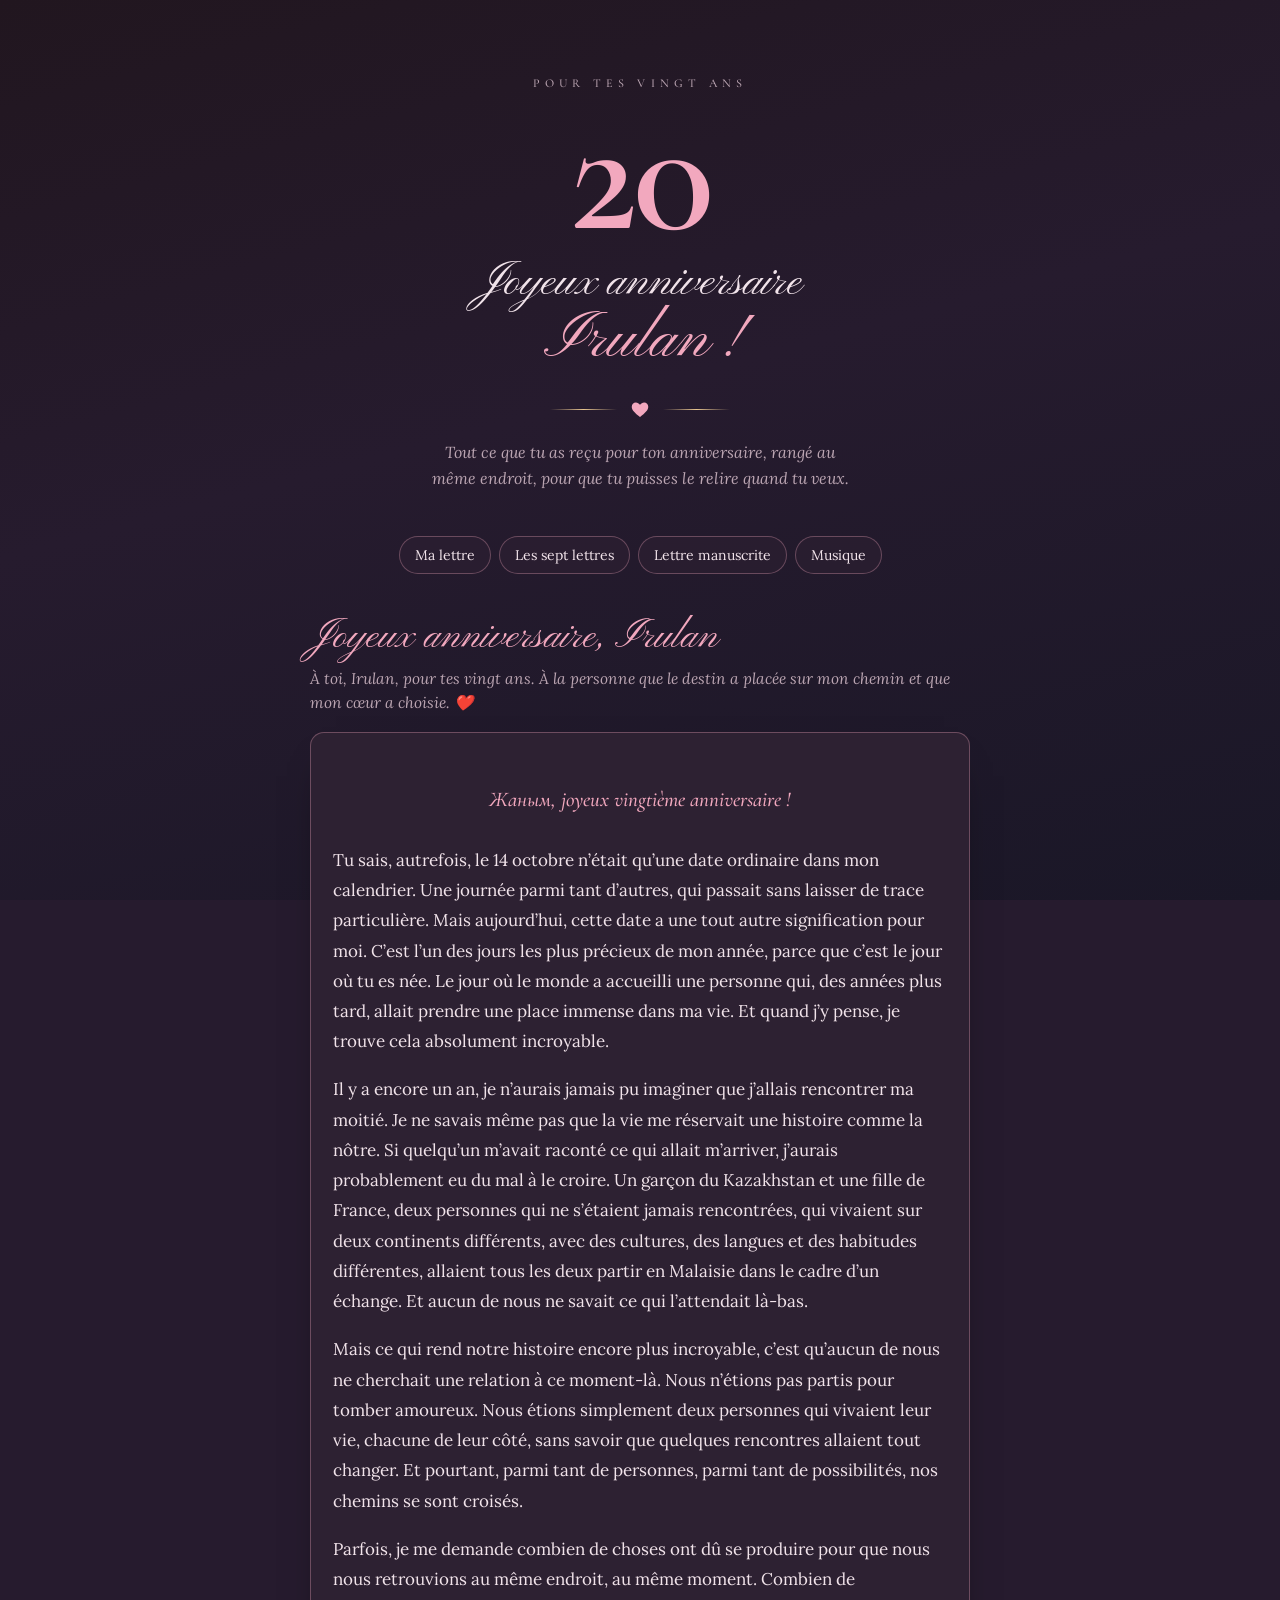
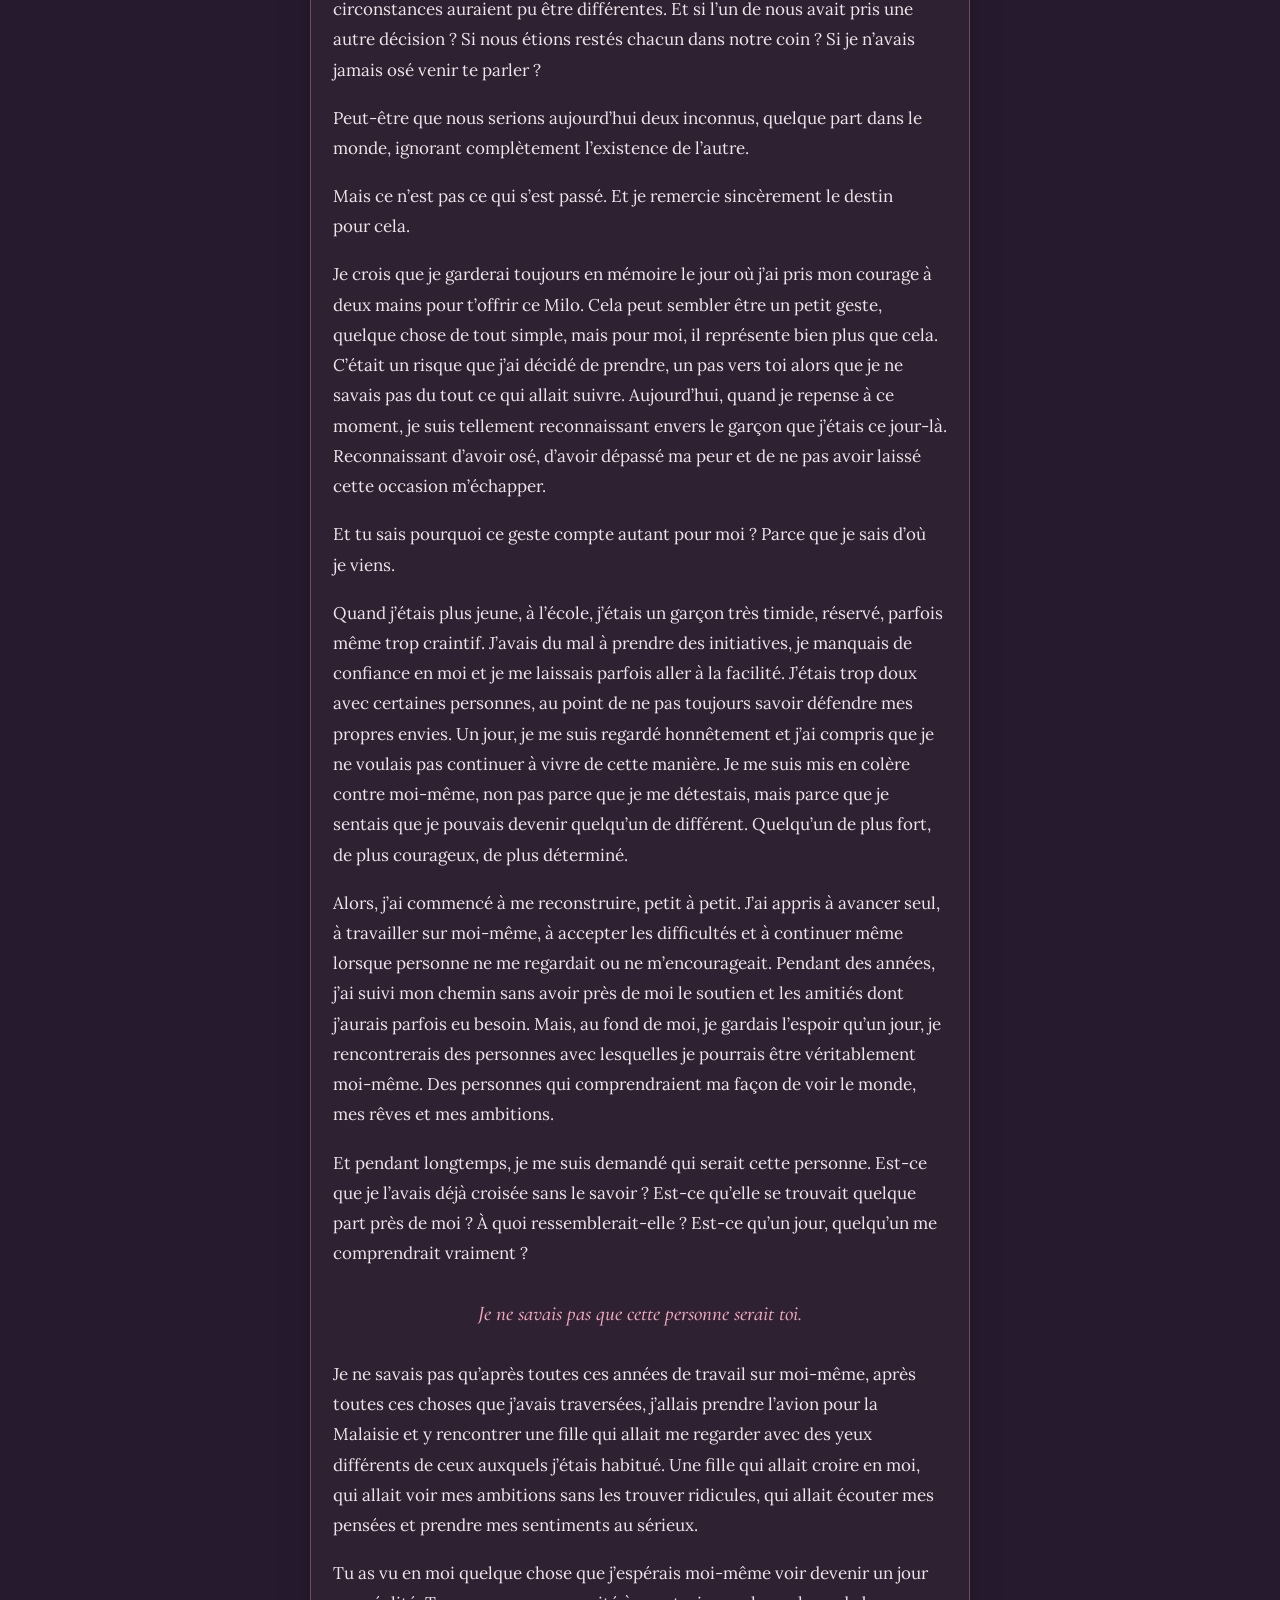
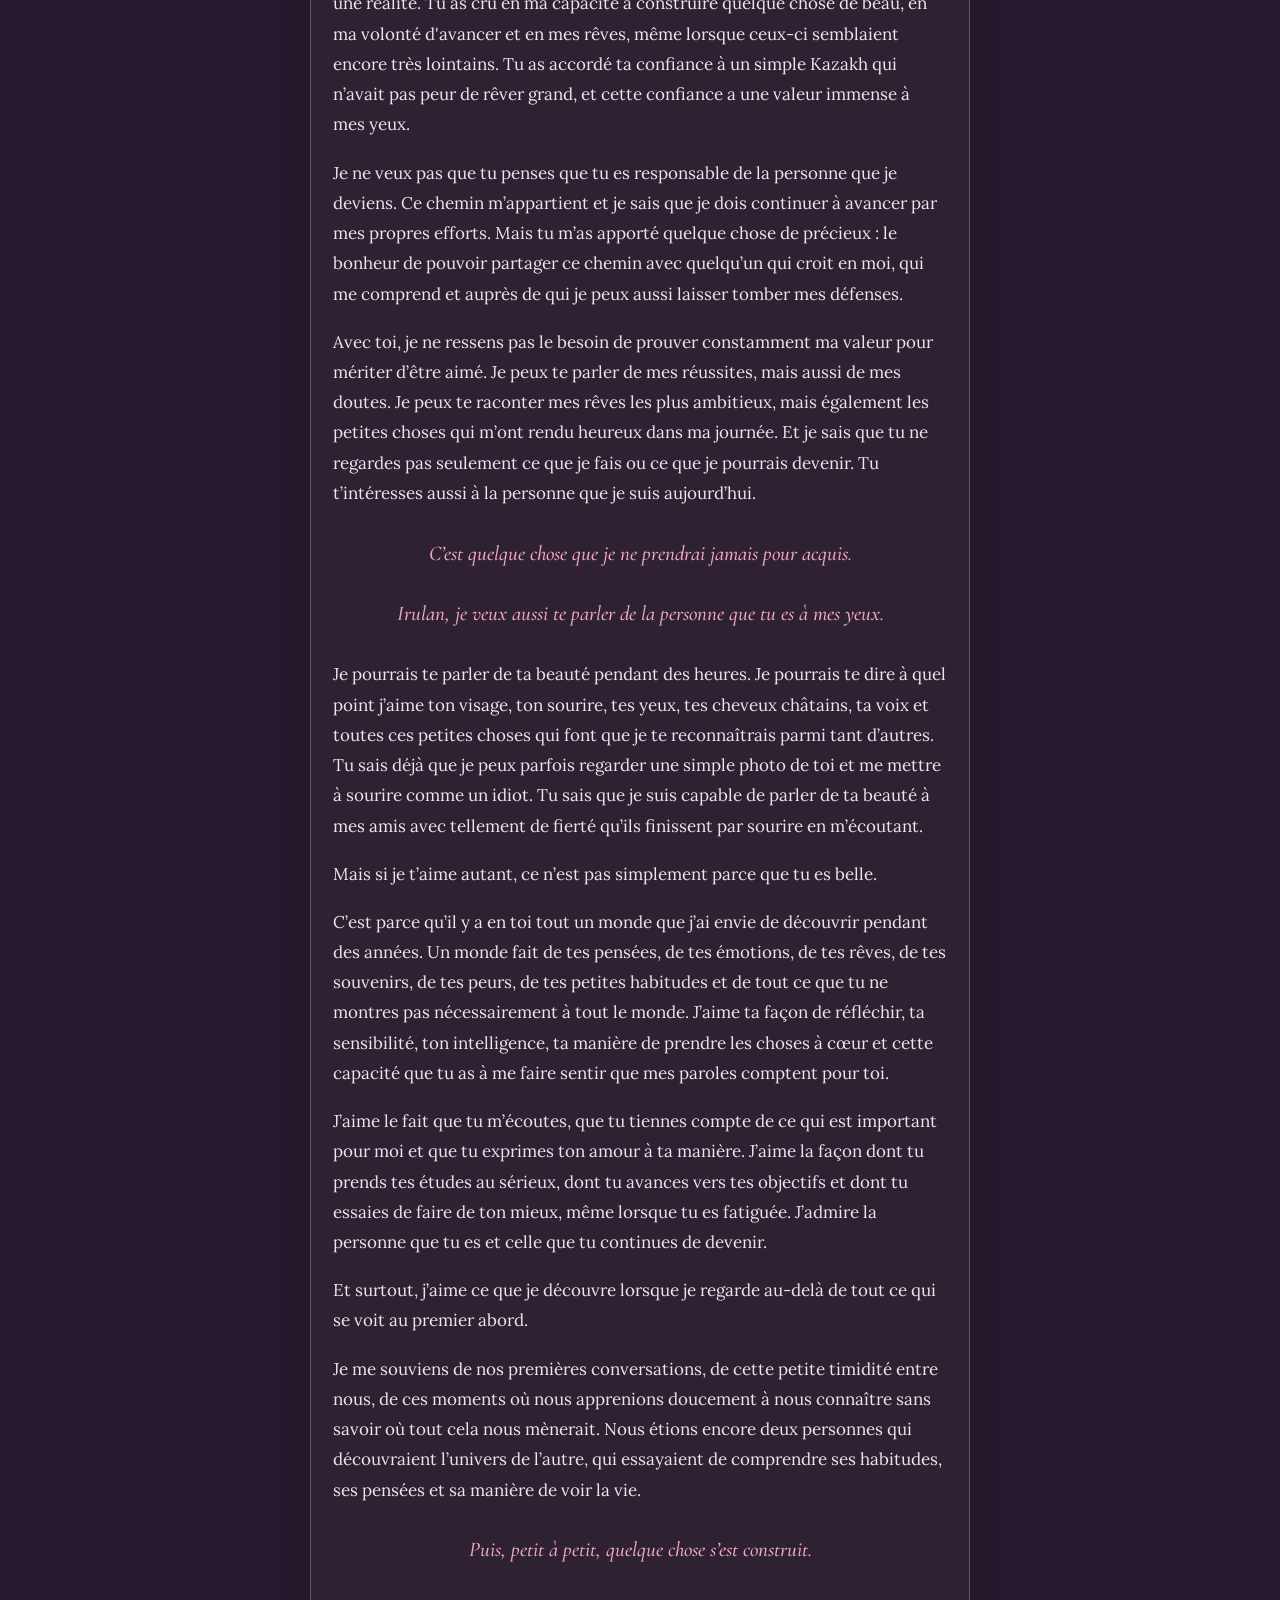
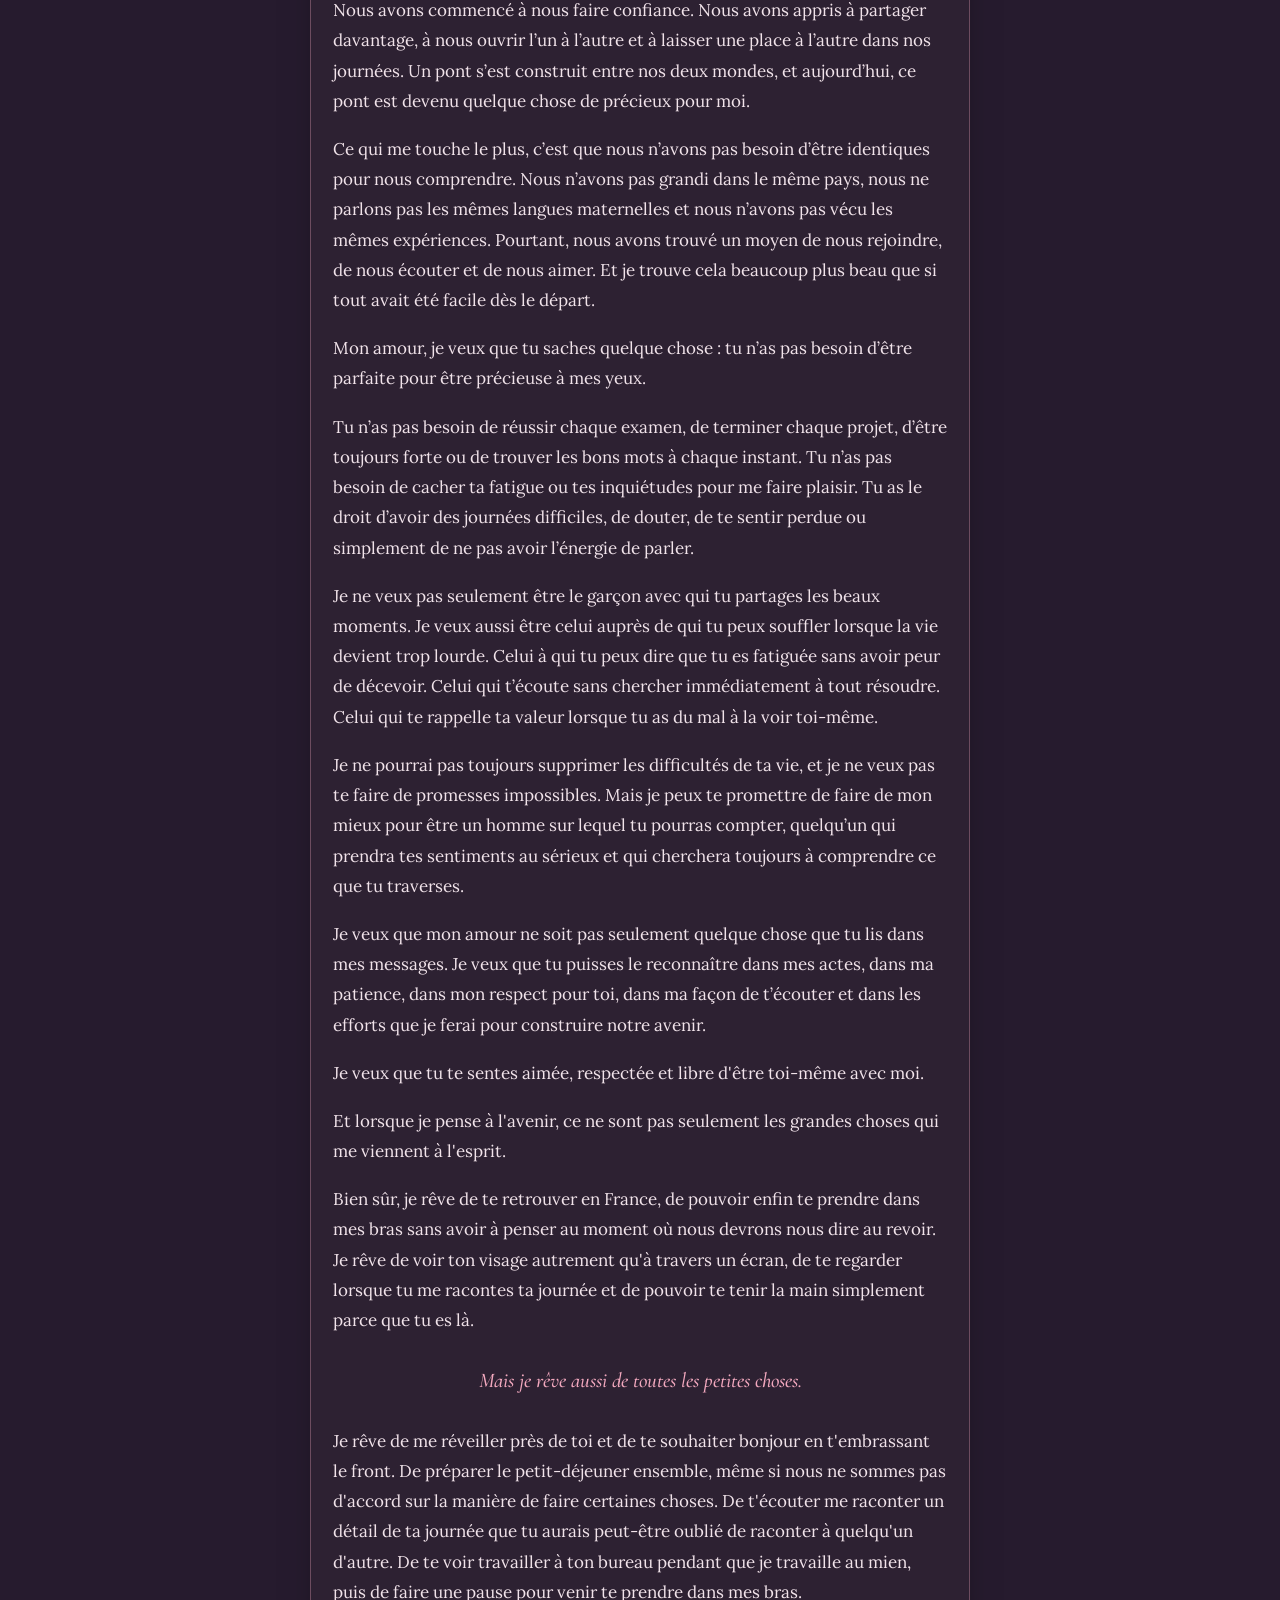
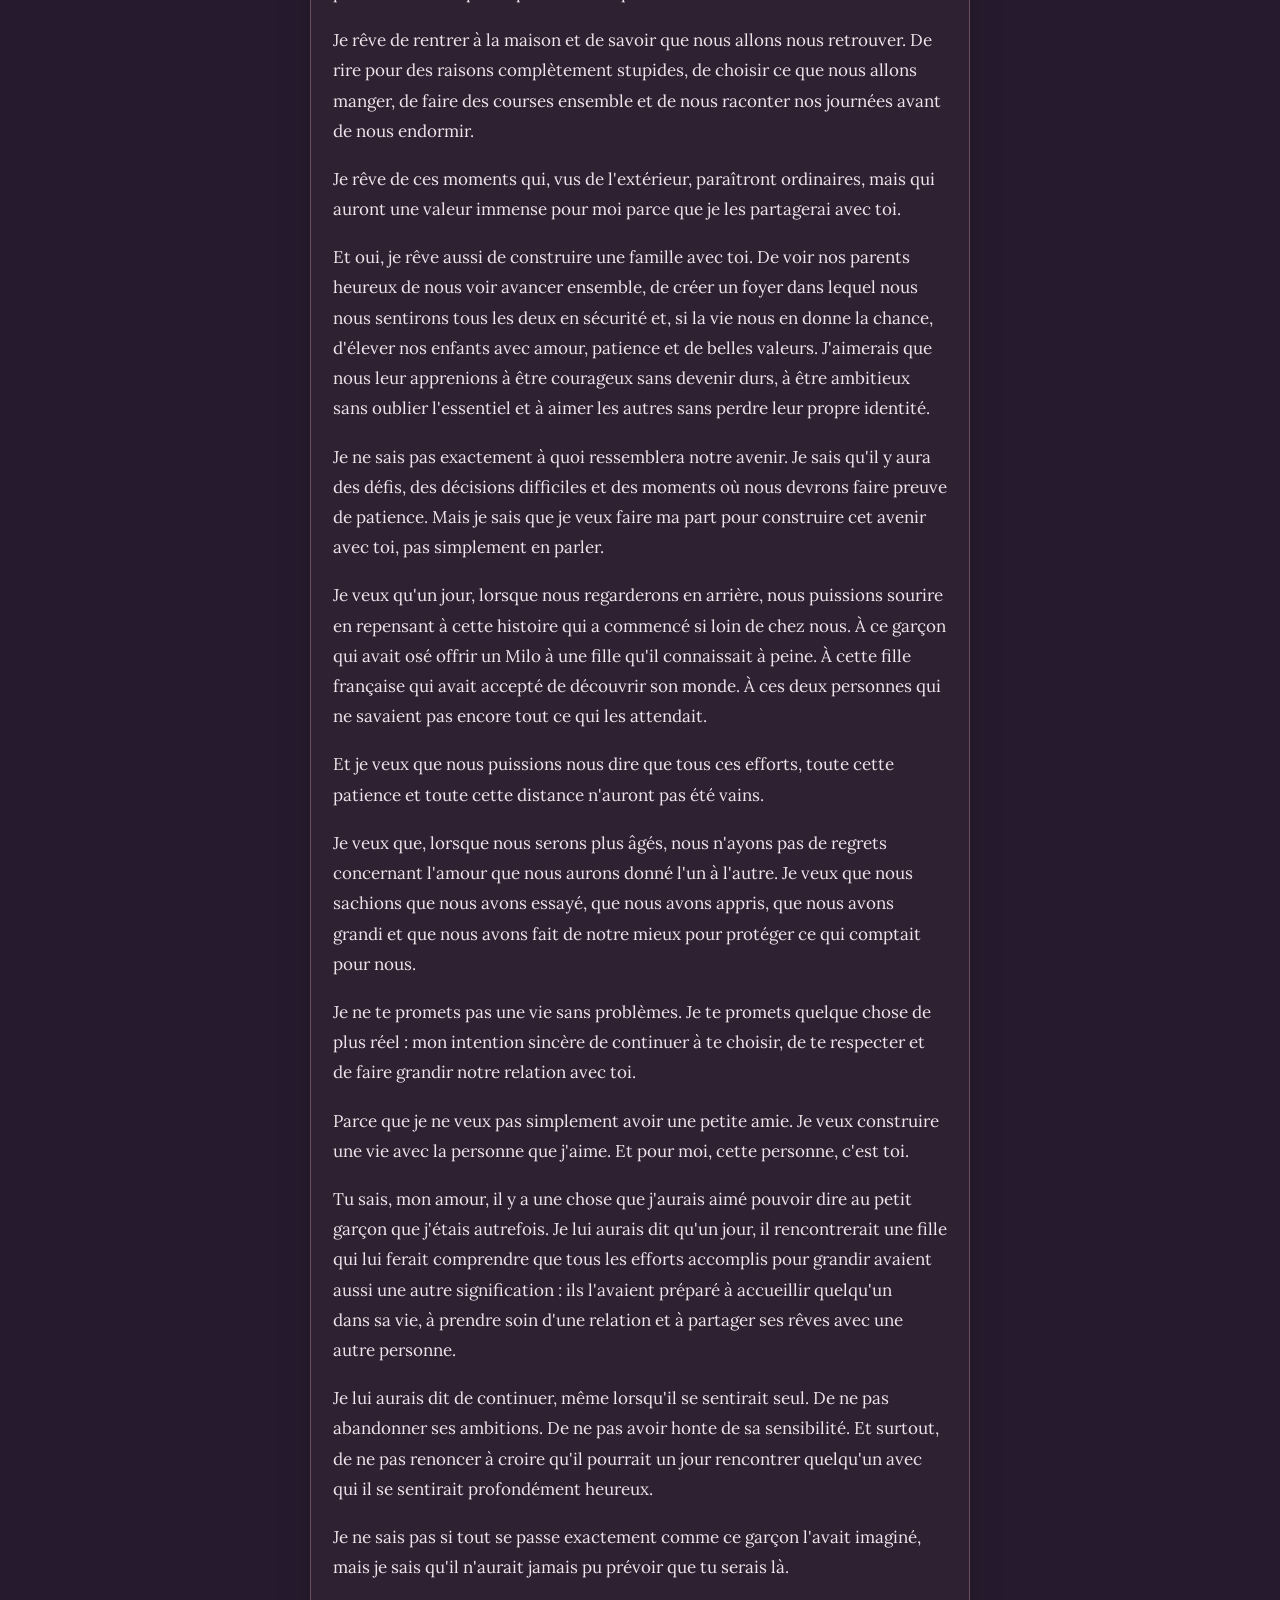
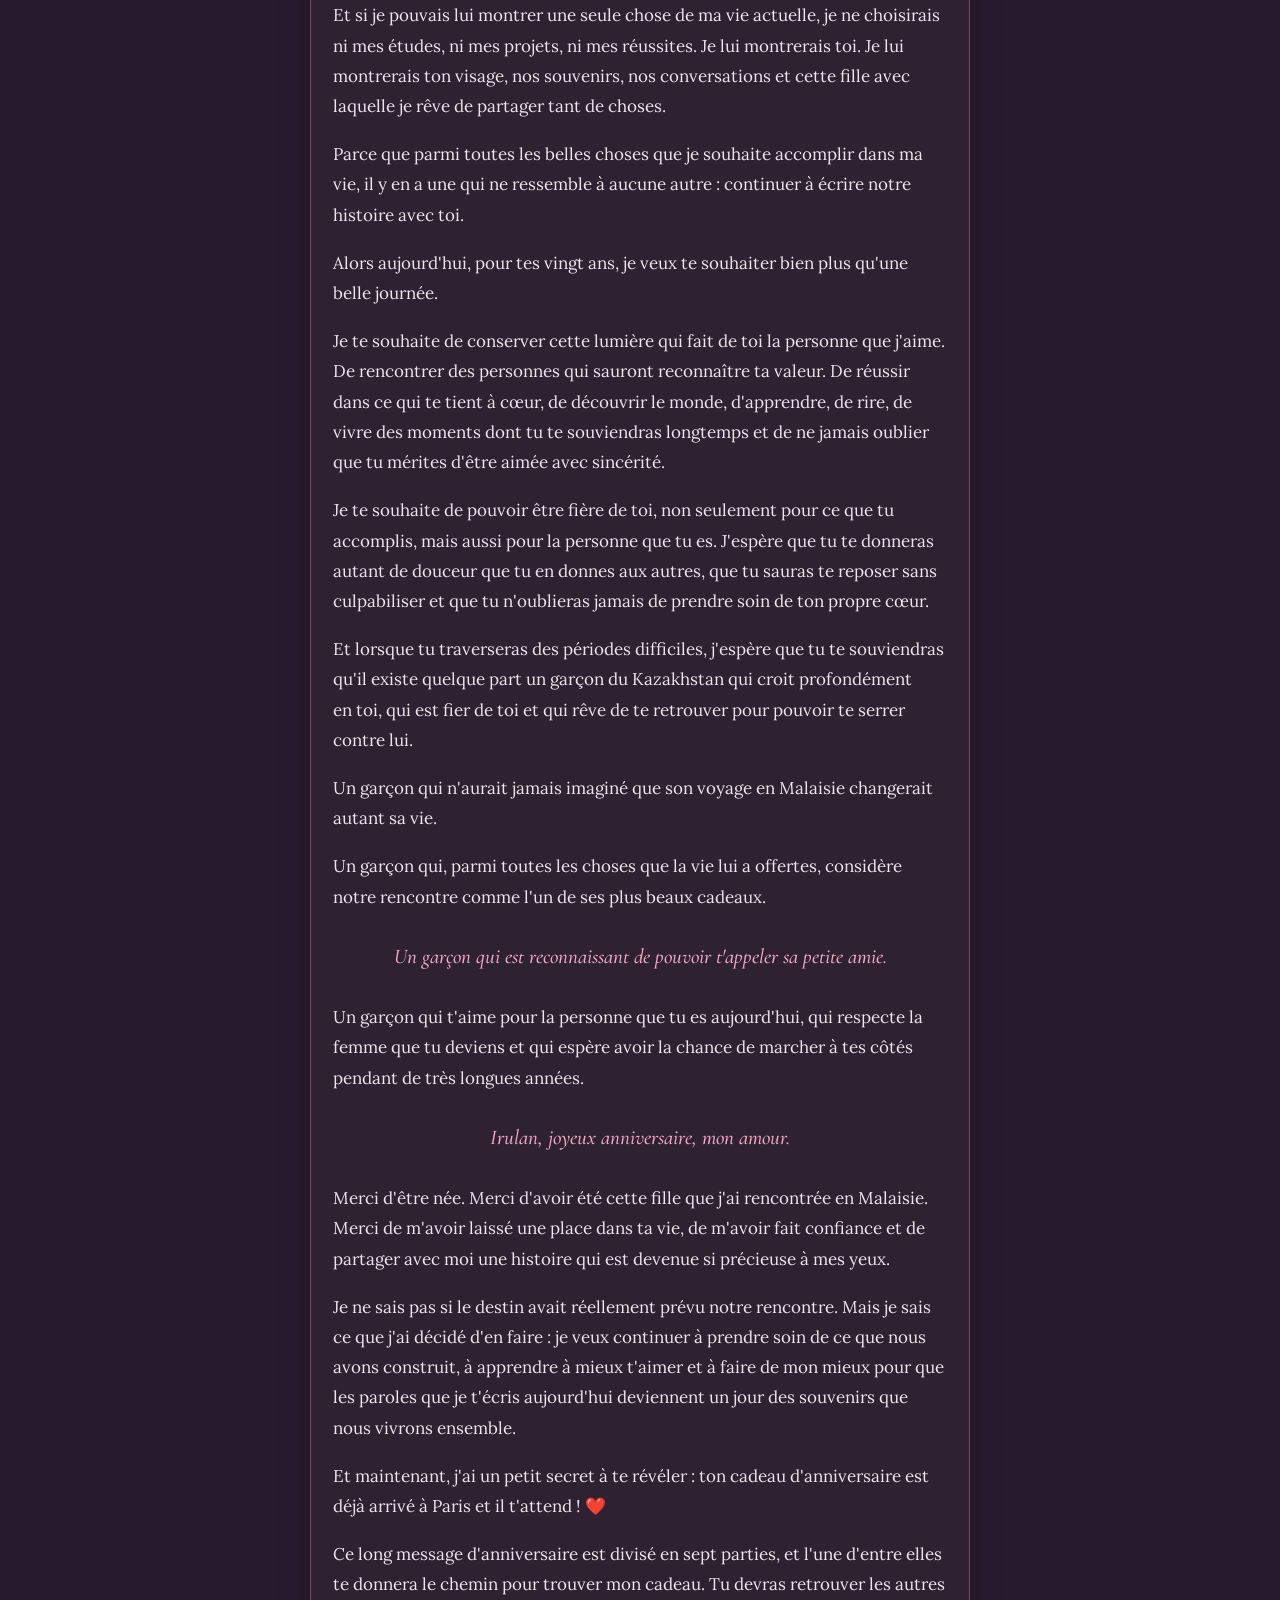
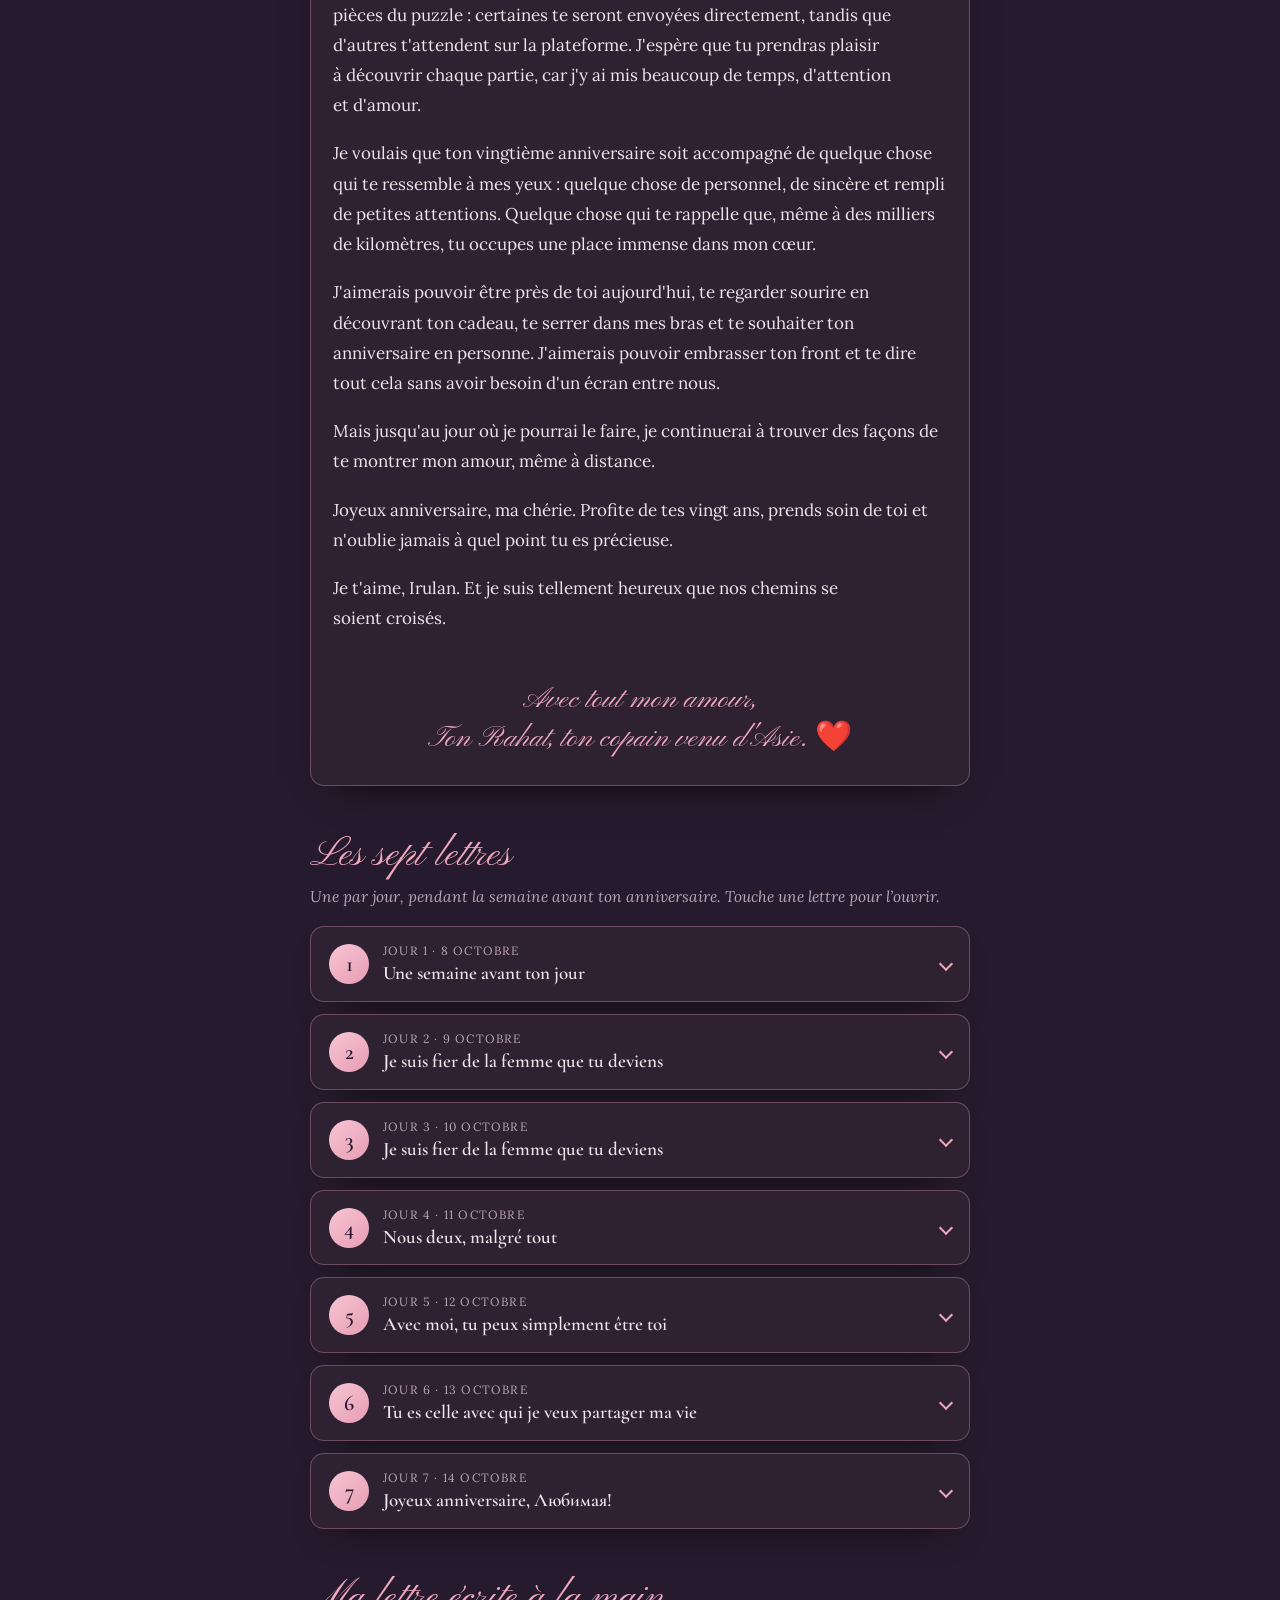
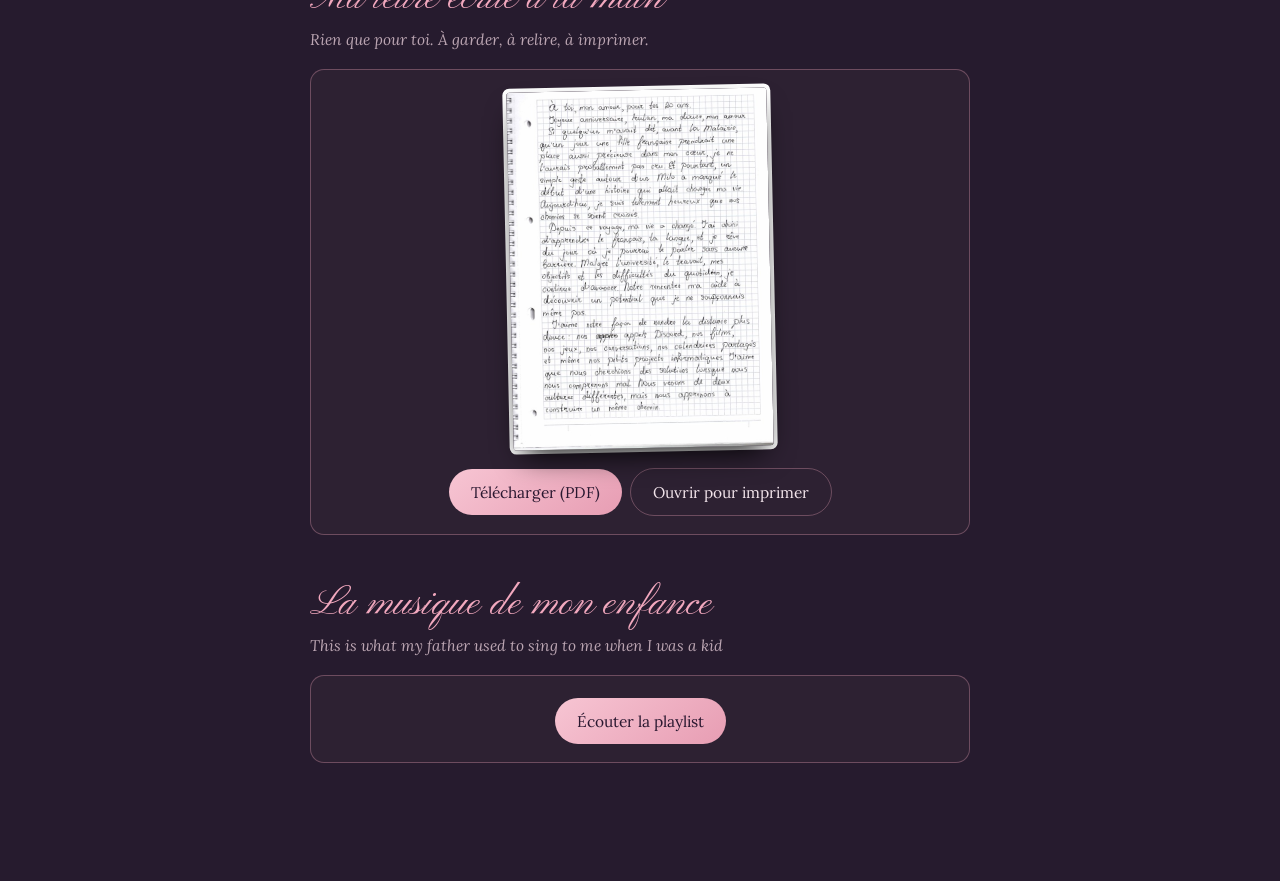
==== commit 36a23df4: "20-ans: birthday letter first; remove voice messages and photo Co-Authored-By: Claude Sonnet 5.5 <no" ====
--- a/20-ans/index.html
+++ b/20-ans/index.html
@@ -32,6 +32,8 @@
 .body{padding:2px 22px 24px}
 .body p{margin:0 0 1.05em;line-height:1.78;font-size:17px;text-wrap:pretty}
 .body p.sal{font-style:italic;color:var(--rose)}
+.body p.beat{font:italic 500 21px/1.5 var(--num);color:var(--rose);text-align:center;margin:1.4em 0}
+.card.plain .body{padding:22px 22px 26px}
 .body p.sig{margin:1.6em 0 0;text-align:center;font:30px/1.3 var(--display);color:var(--rose)}
 .box{background:var(--paper);border:1px solid var(--line);border-radius:14px;padding:18px;text-align:center}
 .paper{display:block;width:min(70%,260px);margin:2px auto 16px;border-radius:3px;box-shadow:0 14px 30px -10px #000,0 0 0 4px #fff;transform:rotate(-1.2deg)}
@@ -47,7 +49,79 @@
 <header class="hero"><div class="k">Pour tes vingt ans</div><div class="n">20</div><div class="j">Joyeux anniversaire</div><div class="nm">Irulan !</div>
 <div class="orn"><i></i><svg viewBox="0 0 24 22" aria-hidden="true"><path d="M12 21C5 15.4 1 11.7 1 7.2 1 4 3.4 1.5 6.5 1.5c2.2 0 4.2 1.2 5.5 3.2C13.3 2.7 15.3 1.5 17.5 1.5 20.6 1.5 23 4 23 7.2c0 4.5-4 8.2-11 13.8z"/></svg><i></i></div>
 <p>Tout ce que tu as reçu pour ton anniversaire, rangé au même endroit, pour que tu puisses le relire quand tu veux.</p></header>
-<nav><a href="#lettres">Les sept lettres</a><a href="#main">Lettre manuscrite</a><a href="#voix">Ma voix</a><a href="#musique">Musique</a></nav>
+<nav><a href="#lettre">Ma lettre</a><a href="#lettres">Les sept lettres</a><a href="#main">Lettre manuscrite</a><a href="#musique">Musique</a></nav>
+
+<section id="lettre"><h2>Joyeux anniversaire, Irulan</h2><p class="lead">À toi, Irulan, pour tes vingt ans. À la personne que le destin a placée sur mon chemin et que mon cœur a choisie. ❤️</p>
+<div class="card plain"><div class="body"><p class="beat">Жаным, joyeux vingtième anniversaire !</p>
+<p>Tu sais, autrefois, le 14 octobre n’était qu’une date ordinaire dans mon calendrier. Une journée parmi tant d’autres, qui passait sans laisser de trace particulière. Mais aujourd’hui, cette date a une tout autre signification pour moi. C’est l’un des jours les plus précieux de mon année, parce que c’est le jour où tu es née. Le jour où le monde a accueilli une personne qui, des années plus tard, allait prendre une place immense dans ma vie. Et quand j’y pense, je trouve cela absolument incroyable.</p>
+<p>Il y a encore un an, je n’aurais jamais pu imaginer que j’allais rencontrer ma moitié. Je ne savais même pas que la vie me réservait une histoire comme la nôtre. Si quelqu’un m’avait raconté ce qui allait m’arriver, j’aurais probablement eu du mal à le croire. Un garçon du Kazakhstan et une fille de France, deux personnes qui ne s’étaient jamais rencontrées, qui vivaient sur deux continents différents, avec des cultures, des langues et des habitudes différentes, allaient tous les deux partir en Malaisie dans le cadre d’un échange. Et aucun de nous ne savait ce qui l’attendait là-bas.</p>
+<p>Mais ce qui rend notre histoire encore plus incroyable, c’est qu’aucun de nous ne cherchait une relation à ce moment-là. Nous n’étions pas partis pour tomber amoureux. Nous étions simplement deux personnes qui vivaient leur vie, chacune de leur côté, sans savoir que quelques rencontres allaient tout changer. Et pourtant, parmi tant de personnes, parmi tant de possibilités, nos chemins se sont croisés.</p>
+<p>Parfois, je me demande combien de choses ont dû se produire pour que nous nous retrouvions au même endroit, au même moment. Combien de circonstances auraient pu être différentes. Et si l’un de nous avait pris une autre décision ? Si nous étions restés chacun dans notre coin ? Si je n’avais jamais osé venir te parler ?</p>
+<p>Peut-être que nous serions aujourd’hui deux inconnus, quelque part dans le monde, ignorant complètement l’existence de l’autre.</p>
+<p>Mais ce n’est pas ce qui s’est passé. Et je remercie sincèrement le destin pour cela.</p>
+<p>Je crois que je garderai toujours en mémoire le jour où j’ai pris mon courage à deux mains pour t’offrir ce Milo. Cela peut sembler être un petit geste, quelque chose de tout simple, mais pour moi, il représente bien plus que cela. C’était un risque que j’ai décidé de prendre, un pas vers toi alors que je ne savais pas du tout ce qui allait suivre. Aujourd’hui, quand je repense à ce moment, je suis tellement reconnaissant envers le garçon que j’étais ce jour-là. Reconnaissant d’avoir osé, d’avoir dépassé ma peur et de ne pas avoir laissé cette occasion m’échapper.</p>
+<p>Et tu sais pourquoi ce geste compte autant pour moi ? Parce que je sais d’où je viens.</p>
+<p>Quand j’étais plus jeune, à l’école, j’étais un garçon très timide, réservé, parfois même trop craintif. J’avais du mal à prendre des initiatives, je manquais de confiance en moi et je me laissais parfois aller à la facilité. J’étais trop doux avec certaines personnes, au point de ne pas toujours savoir défendre mes propres envies. Un jour, je me suis regardé honnêtement et j’ai compris que je ne voulais pas continuer à vivre de cette manière. Je me suis mis en colère contre moi-même, non pas parce que je me détestais, mais parce que je sentais que je pouvais devenir quelqu’un de différent. Quelqu’un de plus fort, de plus courageux, de plus déterminé.</p>
+<p>Alors, j’ai commencé à me reconstruire, petit à petit. J’ai appris à avancer seul, à travailler sur moi-même, à accepter les difficultés et à continuer même lorsque personne ne me regardait ou ne m’encourageait. Pendant des années, j’ai suivi mon chemin sans avoir près de moi le soutien et les amitiés dont j’aurais parfois eu besoin. Mais, au fond de moi, je gardais l’espoir qu’un jour, je rencontrerais des personnes avec lesquelles je pourrais être véritablement moi-même. Des personnes qui comprendraient ma façon de voir le monde, mes rêves et mes ambitions.</p>
+<p>Et pendant longtemps, je me suis demandé qui serait cette personne. Est-ce que je l’avais déjà croisée sans le savoir ? Est-ce qu’elle se trouvait quelque part près de moi ? À quoi ressemblerait-elle ? Est-ce qu’un jour, quelqu’un me comprendrait vraiment ?</p>
+<p class="beat">Je ne savais pas que cette personne serait toi.</p>
+<p>Je ne savais pas qu’après toutes ces années de travail sur moi-même, après toutes ces choses que j’avais traversées, j’allais prendre l’avion pour la Malaisie et y rencontrer une fille qui allait me regarder avec des yeux différents de ceux auxquels j’étais habitué. Une fille qui allait croire en moi, qui allait voir mes ambitions sans les trouver ridicules, qui allait écouter mes pensées et prendre mes sentiments au sérieux.</p>
+<p>Tu as vu en moi quelque chose que j’espérais moi-même voir devenir un jour une réalité. Tu as cru en ma capacité à construire quelque chose de beau, en ma volonté d'avancer et en mes rêves, même lorsque ceux-ci semblaient encore très lointains. Tu as accordé ta confiance à un simple Kazakh qui n’avait pas peur de rêver grand, et cette confiance a une valeur immense à mes yeux.</p>
+<p>Je ne veux pas que tu penses que tu es responsable de la personne que je deviens. Ce chemin m’appartient et je sais que je dois continuer à avancer par mes propres efforts. Mais tu m’as apporté quelque chose de précieux : le bonheur de pouvoir partager ce chemin avec quelqu’un qui croit en moi, qui me comprend et auprès de qui je peux aussi laisser tomber mes défenses.</p>
+<p>Avec toi, je ne ressens pas le besoin de prouver constamment ma valeur pour mériter d’être aimé. Je peux te parler de mes réussites, mais aussi de mes doutes. Je peux te raconter mes rêves les plus ambitieux, mais également les petites choses qui m’ont rendu heureux dans ma journée. Et je sais que tu ne regardes pas seulement ce que je fais ou ce que je pourrais devenir. Tu t’intéresses aussi à la personne que je suis aujourd’hui.</p>
+<p class="beat">C’est quelque chose que je ne prendrai jamais pour acquis.</p>
+<p class="beat">Irulan, je veux aussi te parler de la personne que tu es à mes yeux.</p>
+<p>Je pourrais te parler de ta beauté pendant des heures. Je pourrais te dire à quel point j’aime ton visage, ton sourire, tes yeux, tes cheveux châtains, ta voix et toutes ces petites choses qui font que je te reconnaîtrais parmi tant d’autres. Tu sais déjà que je peux parfois regarder une simple photo de toi et me mettre à sourire comme un idiot. Tu sais que je suis capable de parler de ta beauté à mes amis avec tellement de fierté qu’ils finissent par sourire en m’écoutant.</p>
+<p>Mais si je t’aime autant, ce n’est pas simplement parce que tu es belle.</p>
+<p>C’est parce qu’il y a en toi tout un monde que j’ai envie de découvrir pendant des années. Un monde fait de tes pensées, de tes émotions, de tes rêves, de tes souvenirs, de tes peurs, de tes petites habitudes et de tout ce que tu ne montres pas nécessairement à tout le monde. J’aime ta façon de réfléchir, ta sensibilité, ton intelligence, ta manière de prendre les choses à cœur et cette capacité que tu as à me faire sentir que mes paroles comptent pour toi.</p>
+<p>J’aime le fait que tu m’écoutes, que tu tiennes compte de ce qui est important pour moi et que tu exprimes ton amour à ta manière. J’aime la façon dont tu prends tes études au sérieux, dont tu avances vers tes objectifs et dont tu essaies de faire de ton mieux, même lorsque tu es fatiguée. J’admire la personne que tu es et celle que tu continues de devenir.</p>
+<p>Et surtout, j’aime ce que je découvre lorsque je regarde au-delà de tout ce qui se voit au premier abord.</p>
+<p>Je me souviens de nos premières conversations, de cette petite timidité entre nous, de ces moments où nous apprenions doucement à nous connaître sans savoir où tout cela nous mènerait. Nous étions encore deux personnes qui découvraient l’univers de l’autre, qui essayaient de comprendre ses habitudes, ses pensées et sa manière de voir la vie.</p>
+<p class="beat">Puis, petit à petit, quelque chose s’est construit.</p>
+<p>Nous avons commencé à nous faire confiance. Nous avons appris à partager davantage, à nous ouvrir l’un à l’autre et à laisser une place à l’autre dans nos journées. Un pont s’est construit entre nos deux mondes, et aujourd’hui, ce pont est devenu quelque chose de précieux pour moi.</p>
+<p>Ce qui me touche le plus, c’est que nous n’avons pas besoin d’être identiques pour nous comprendre. Nous n’avons pas grandi dans le même pays, nous ne parlons pas les mêmes langues maternelles et nous n’avons pas vécu les mêmes expériences. Pourtant, nous avons trouvé un moyen de nous rejoindre, de nous écouter et de nous aimer. Et je trouve cela beaucoup plus beau que si tout avait été facile dès le départ.</p>
+<p>Mon amour, je veux que tu saches quelque chose : tu n’as pas besoin d’être parfaite pour être précieuse à mes yeux.</p>
+<p>Tu n’as pas besoin de réussir chaque examen, de terminer chaque projet, d’être toujours forte ou de trouver les bons mots à chaque instant. Tu n’as pas besoin de cacher ta fatigue ou tes inquiétudes pour me faire plaisir. Tu as le droit d’avoir des journées difficiles, de douter, de te sentir perdue ou simplement de ne pas avoir l’énergie de parler.</p>
+<p>Je ne veux pas seulement être le garçon avec qui tu partages les beaux moments. Je veux aussi être celui auprès de qui tu peux souffler lorsque la vie devient trop lourde. Celui à qui tu peux dire que tu es fatiguée sans avoir peur de décevoir. Celui qui t’écoute sans chercher immédiatement à tout résoudre. Celui qui te rappelle ta valeur lorsque tu as du mal à la voir toi-même.</p>
+<p>Je ne pourrai pas toujours supprimer les difficultés de ta vie, et je ne veux pas te faire de promesses impossibles. Mais je peux te promettre de faire de mon mieux pour être un homme sur lequel tu pourras compter, quelqu’un qui prendra tes sentiments au sérieux et qui cherchera toujours à comprendre ce que tu traverses.</p>
+<p>Je veux que mon amour ne soit pas seulement quelque chose que tu lis dans mes messages. Je veux que tu puisses le reconnaître dans mes actes, dans ma patience, dans mon respect pour toi, dans ma façon de t’écouter et dans les efforts que je ferai pour construire notre avenir.</p>
+<p>Je veux que tu te sentes aimée, respectée et libre d'être toi-même avec moi.</p>
+<p>Et lorsque je pense à l'avenir, ce ne sont pas seulement les grandes choses qui me viennent à l'esprit.</p>
+<p>Bien sûr, je rêve de te retrouver en France, de pouvoir enfin te prendre dans mes bras sans avoir à penser au moment où nous devrons nous dire au revoir. Je rêve de voir ton visage autrement qu'à travers un écran, de te regarder lorsque tu me racontes ta journée et de pouvoir te tenir la main simplement parce que tu es là.</p>
+<p class="beat">Mais je rêve aussi de toutes les petites choses.</p>
+<p>Je rêve de me réveiller près de toi et de te souhaiter bonjour en t'embrassant le front. De préparer le petit-déjeuner ensemble, même si nous ne sommes pas d'accord sur la manière de faire certaines choses. De t'écouter me raconter un détail de ta journée que tu aurais peut-être oublié de raconter à quelqu'un d'autre. De te voir travailler à ton bureau pendant que je travaille au mien, puis de faire une pause pour venir te prendre dans mes bras.</p>
+<p>Je rêve de rentrer à la maison et de savoir que nous allons nous retrouver. De rire pour des raisons complètement stupides, de choisir ce que nous allons manger, de faire des courses ensemble et de nous raconter nos journées avant de nous endormir.</p>
+<p>Je rêve de ces moments qui, vus de l'extérieur, paraîtront ordinaires, mais qui auront une valeur immense pour moi parce que je les partagerai avec toi.</p>
+<p>Et oui, je rêve aussi de construire une famille avec toi. De voir nos parents heureux de nous voir avancer ensemble, de créer un foyer dans lequel nous nous sentirons tous les deux en sécurité et, si la vie nous en donne la chance, d'élever nos enfants avec amour, patience et de belles valeurs. J'aimerais que nous leur apprenions à être courageux sans devenir durs, à être ambitieux sans oublier l'essentiel et à aimer les autres sans perdre leur propre identité.</p>
+<p>Je ne sais pas exactement à quoi ressemblera notre avenir. Je sais qu'il y aura des défis, des décisions difficiles et des moments où nous devrons faire preuve de patience. Mais je sais que je veux faire ma part pour construire cet avenir avec toi, pas simplement en parler.</p>
+<p>Je veux qu'un jour, lorsque nous regarderons en arrière, nous puissions sourire en repensant à cette histoire qui a commencé si loin de chez nous. À ce garçon qui avait osé offrir un Milo à une fille qu'il connaissait à peine. À cette fille française qui avait accepté de découvrir son monde. À ces deux personnes qui ne savaient pas encore tout ce qui les attendait.</p>
+<p>Et je veux que nous puissions nous dire que tous ces efforts, toute cette patience et toute cette distance n'auront pas été vains.</p>
+<p>Je veux que, lorsque nous serons plus âgés, nous n'ayons pas de regrets concernant l'amour que nous aurons donné l'un à l'autre. Je veux que nous sachions que nous avons essayé, que nous avons appris, que nous avons grandi et que nous avons fait de notre mieux pour protéger ce qui comptait pour nous.</p>
+<p>Je ne te promets pas une vie sans problèmes. Je te promets quelque chose de plus réel : mon intention sincère de continuer à te choisir, de te respecter et de faire grandir notre relation avec toi.</p>
+<p>Parce que je ne veux pas simplement avoir une petite amie. Je veux construire une vie avec la personne que j'aime. Et pour moi, cette personne, c'est toi.</p>
+<p>Tu sais, mon amour, il y a une chose que j'aurais aimé pouvoir dire au petit garçon que j'étais autrefois. Je lui aurais dit qu'un jour, il rencontrerait une fille qui lui ferait comprendre que tous les efforts accomplis pour grandir avaient aussi une autre signification : ils l'avaient préparé à accueillir quelqu'un dans sa vie, à prendre soin d'une relation et à partager ses rêves avec une autre personne.</p>
+<p>Je lui aurais dit de continuer, même lorsqu'il se sentirait seul. De ne pas abandonner ses ambitions. De ne pas avoir honte de sa sensibilité. Et surtout, de ne pas renoncer à croire qu'il pourrait un jour rencontrer quelqu'un avec qui il se sentirait profondément heureux.</p>
+<p>Je ne sais pas si tout se passe exactement comme ce garçon l'avait imaginé, mais je sais qu'il n'aurait jamais pu prévoir que tu serais là.</p>
+<p>Et si je pouvais lui montrer une seule chose de ma vie actuelle, je ne choisirais ni mes études, ni mes projets, ni mes réussites. Je lui montrerais toi. Je lui montrerais ton visage, nos souvenirs, nos conversations et cette fille avec laquelle je rêve de partager tant de choses.</p>
+<p>Parce que parmi toutes les belles choses que je souhaite accomplir dans ma vie, il y en a une qui ne ressemble à aucune autre : continuer à écrire notre histoire avec toi.</p>
+<p>Alors aujourd'hui, pour tes vingt ans, je veux te souhaiter bien plus qu'une belle journée.</p>
+<p>Je te souhaite de conserver cette lumière qui fait de toi la personne que j'aime. De rencontrer des personnes qui sauront reconnaître ta valeur. De réussir dans ce qui te tient à cœur, de découvrir le monde, d'apprendre, de rire, de vivre des moments dont tu te souviendras longtemps et de ne jamais oublier que tu mérites d'être aimée avec sincérité.</p>
+<p>Je te souhaite de pouvoir être fière de toi, non seulement pour ce que tu accomplis, mais aussi pour la personne que tu es. J'espère que tu te donneras autant de douceur que tu en donnes aux autres, que tu sauras te reposer sans culpabiliser et que tu n'oublieras jamais de prendre soin de ton propre cœur.</p>
+<p>Et lorsque tu traverseras des périodes difficiles, j'espère que tu te souviendras qu'il existe quelque part un garçon du Kazakhstan qui croit profondément en toi, qui est fier de toi et qui rêve de te retrouver pour pouvoir te serrer contre lui.</p>
+<p>Un garçon qui n'aurait jamais imaginé que son voyage en Malaisie changerait autant sa vie.</p>
+<p>Un garçon qui, parmi toutes les choses que la vie lui a offertes, considère notre rencontre comme l'un de ses plus beaux cadeaux.</p>
+<p class="beat">Un garçon qui est reconnaissant de pouvoir t'appeler sa petite amie.</p>
+<p>Un garçon qui t'aime pour la personne que tu es aujourd'hui, qui respecte la femme que tu deviens et qui espère avoir la chance de marcher à tes côtés pendant de très longues années.</p>
+<p class="beat">Irulan, joyeux anniversaire, mon amour.</p>
+<p>Merci d'être née. Merci d'avoir été cette fille que j'ai rencontrée en Malaisie. Merci de m'avoir laissé une place dans ta vie, de m'avoir fait confiance et de partager avec moi une histoire qui est devenue si précieuse à mes yeux.</p>
+<p>Je ne sais pas si le destin avait réellement prévu notre rencontre. Mais je sais ce que j'ai décidé d'en faire : je veux continuer à prendre soin de ce que nous avons construit, à apprendre à mieux t'aimer et à faire de mon mieux pour que les paroles que je t'écris aujourd'hui deviennent un jour des souvenirs que nous vivrons ensemble.</p>
+<p>Et maintenant, j'ai un petit secret à te révéler : ton cadeau d'anniversaire est déjà arrivé à Paris et il t'attend ! ❤️</p>
+<p>Ce long message d'anniversaire est divisé en sept parties, et l'une d'entre elles te donnera le chemin pour trouver mon cadeau. Tu devras retrouver les autres pièces du puzzle : certaines te seront envoyées directement, tandis que d'autres t'attendent sur la plateforme. J'espère que tu prendras plaisir à découvrir chaque partie, car j'y ai mis beaucoup de temps, d'attention et d'amour.</p>
+<p>Je voulais que ton vingtième anniversaire soit accompagné de quelque chose qui te ressemble à mes yeux : quelque chose de personnel, de sincère et rempli de petites attentions. Quelque chose qui te rappelle que, même à des milliers de kilomètres, tu occupes une place immense dans mon cœur.</p>
+<p>J'aimerais pouvoir être près de toi aujourd'hui, te regarder sourire en découvrant ton cadeau, te serrer dans mes bras et te souhaiter ton anniversaire en personne. J'aimerais pouvoir embrasser ton front et te dire tout cela sans avoir besoin d'un écran entre nous.</p>
+<p>Mais jusqu'au jour où je pourrai le faire, je continuerai à trouver des façons de te montrer mon amour, même à distance.</p>
+<p>Joyeux anniversaire, ma chérie. Profite de tes vingt ans, prends soin de toi et n'oublie jamais à quel point tu es précieuse.</p>
+<p>Je t'aime, Irulan. Et je suis tellement heureux que nos chemins se soient croisés.</p><p class="sig">Avec tout mon amour,<br>Ton Rahat, ton copain venu d'Asie. ❤️</p></div></div></section>
 
 <section id="lettres"><h2>Les sept lettres</h2><p class="lead">Une par jour, pendant la semaine avant ton anniversaire. Touche une lettre pour l’ouvrir.</p>
 <details class="card" id="lettre-1"><summary><span class="num">1</span><span class="st"><small>Jour 1 · 8 octobre</small><b>Une semaine avant ton jour</b></span><i class="chev" aria-hidden="true"></i></summary>
@@ -69,11 +143,6 @@
 <div class="box"><a href="media/Lettre-pour-Irulan.pdf" target="_blank" rel="noopener"><img class="paper" src="media/lettre-page-1.jpg" alt="Première page de ma lettre manuscrite" loading="lazy"></a>
 <a class="btn" href="media/Lettre-pour-Irulan.pdf" download="Lettre-pour-Irulan.pdf">Télécharger (PDF)</a><a class="btn ghost" href="media/Lettre-pour-Irulan.pdf" target="_blank" rel="noopener">Ouvrir pour imprimer</a></div></section>
 
-<section id="voix"><h2>Ma voix</h2><p class="lead">Deux messages vocaux. Mets tes écouteurs.</p><div class="grid">
-<div class="box"><h3>How we met</h3><p>Press play. It's just me, saying it out loud.</p><audio controls preload="none" src="media/Story.mp3"></audio></div>
-<div class="box"><img class="photo" src="media/avant-toi.jpg" alt="" loading="lazy"><h3>Before I knew you</h3><p>Little me. I had no idea what was coming.</p><audio controls preload="none" src="media/Childhood.mp3"></audio></div></div></section>
-
 <section id="musique"><h2>La musique de mon enfance</h2><p class="lead">This is what my father used to sing to me when I was a kid</p><div class="box"><a class="btn" href="https://music.youtube.com/playlist?list=PLDHDLzEbhfpA&amp;si=p41LehX1J1JphrQ8" target="_blank" rel="noopener noreferrer">Écouter la playlist</a></div></section>
 
-<footer><b>Avec tout mon amour</b>Ton Rahat ❤️</footer>
 </main></body></html>
